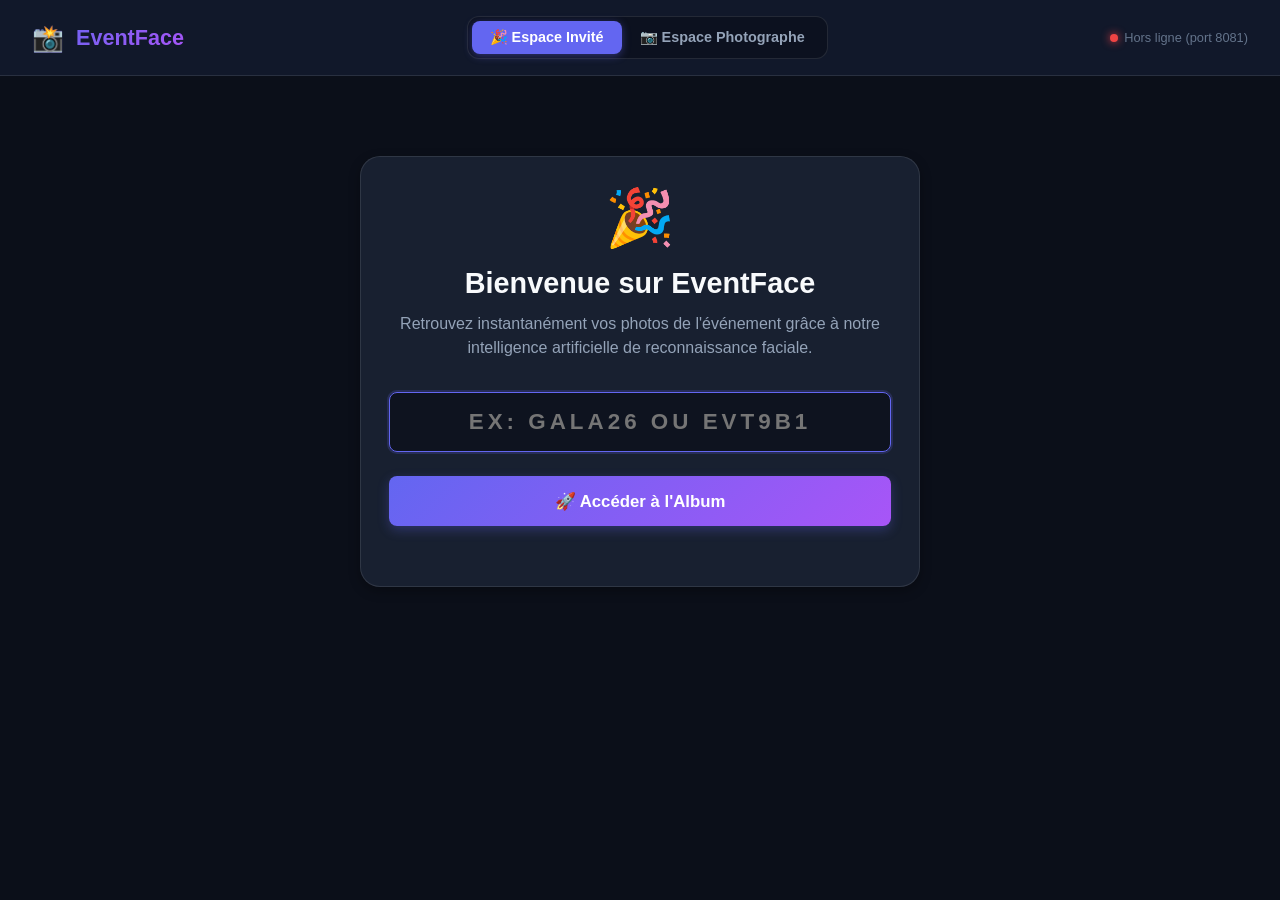
==== backend/src/main/resources/static/index.html @ ec7cdd5a "feat: complete project with Step 4 (vector facial search & zip download) and Step 5 (full web fronte" ====
<!DOCTYPE html>
<html lang="fr">
<head>
  <meta charset="UTF-8">
  <meta name="viewport" content="width=device-width, initial-scale=1.0">
  <title>EventFace - Partage & Reconnaissance Faciale pour Événements</title>
  <link rel="stylesheet" href="css/style.css">
  <link rel="icon" href="data:image/svg+xml,<svg xmlns=%22http://www.w3.org/2000/svg%22 viewBox=%220%22%20%22100%22%20%22100%22><text y=%22.9em%22 font-size=%2290%22>📸</text></svg>">
</head>
<body>

  <!-- NAVBAR -->
  <header class="navbar">
    <div class="brand" onclick="window.location.reload()">
      <span class="brand-icon">📸</span>
      <span>EventFace</span>
    </div>

    <div class="nav-tabs">
      <button class="nav-tab active" data-tab="guest">🎉 Espace Invité</button>
      <button class="nav-tab" data-tab="photographer">📷 Espace Photographe</button>
    </div>

    <div id="api-status" class="status-badge">
      <span class="status-dot"></span> Vérification...
    </div>
  </header>

  <!-- CONTENU PRINCIPAL -->
  <main class="container">

    <!-- ========================================== -->
    <!-- 1. VUE INVITÉ (PAR DÉFAUT) -->
    <!-- ========================================== -->
    <section id="guest-view">
      
      <!-- ÉCRAN D'ACCUEIL INVITÉ (Saisie du Code) -->
      <div id="guest-welcome-screen" class="card" style="max-width:560px; margin:3rem auto; text-align:center;">
        <div style="font-size:3.5rem; margin-bottom:1rem;">🎉</div>
        <h1 style="font-size:1.8rem; font-weight:800; margin-bottom:0.75rem;">Bienvenue sur EventFace</h1>
        <p style="color:var(--text-secondary); margin-bottom:2rem; line-height:1.5;">
          Retrouvez instantanément vos photos de l'événement grâce à notre intelligence artificielle de reconnaissance faciale.
        </p>

        <form id="guest-code-form">
          <div class="form-group" style="margin-bottom:1.5rem;">
            <input 
              type="text" 
              id="guest-code-input" 
              class="form-input" 
              placeholder="Ex: GALA26 ou EVT9B1" 
              style="text-align:center; font-size:1.4rem; letter-spacing:4px; text-transform:uppercase; font-weight:700; height:60px;" 
              maxlength="8" 
              required
              autofocus
            />
          </div>
          <button type="submit" class="btn btn-primary" style="width:100%; height:50px; font-size:1.05rem; justify-content:center;">
            🚀 Accéder à l'Album
          </button>
        </form>

        <div id="guest-recent-events" style="margin-top:2rem; text-align:left;"></div>
      </div>

      <!-- ÉCRAN GALERIE INVITÉ -->
      <div id="guest-gallery-screen" style="display:none;">
        
        <!-- En-tête de l'événement -->
        <div class="card" style="margin-bottom:1.5rem;">
          <div style="display:flex; justify-content:space-between; align-items:flex-start; flex-wrap:wrap; gap:1rem;">
            <div>
              <div style="display:flex; align-items:center; gap:0.75rem; margin-bottom:0.5rem;">
                <h1 id="guest-event-title" style="font-size:1.6rem; font-weight:800;">Titre de l'événement</h1>
                <span id="guest-event-code" class="event-code-badge">CODE</span>
              </div>
              <p id="guest-event-date" style="color:var(--text-secondary); font-size:0.9rem;">📅 Date</p>
            </div>
            
            <div style="display:flex; gap:0.75rem; flex-wrap:wrap;">
              <button class="btn btn-primary" onclick="openSelfieModal()">
                ✨ Trouver mes photos (Selfie IA)
              </button>
              <button class="btn btn-secondary" onclick="downloadAllZip()">
                📥 Tout télécharger (ZIP)
              </button>
              <button class="btn btn-secondary" onclick="exitGuestEvent()">
                🚪 Quitter l'événement
              </button>
            </div>
          </div>
        </div>

        <!-- Bannière de filtre de recherche active -->
        <div id="search-filter-banner" class="card" style="display:none; background:rgba(16, 185, 129, 0.15); border-color:#10b981; padding:1rem 1.5rem; margin-bottom:1.5rem; justify-content:space-between; align-items:center;">
          <div style="display:flex; align-items:center; gap:0.75rem;">
            <span style="font-size:1.5rem;">🎯</span>
            <div>
              <h4 id="search-matches-text" style="color:#10b981; font-weight:700;">Recherche faciale active</h4>
              <p style="color:var(--text-secondary); font-size:0.85rem;">Seules les photos où votre visage a été reconnu sont affichées.</p>
            </div>
          </div>
          <button class="btn btn-secondary btn-sm" onclick="resetGuestSearch()">
            ✖️ Voir tout l'album
          </button>
        </div>

        <!-- Barre d'action de sélection multiple -->
        <div id="selection-action-bar" class="card" style="display:none; position:sticky; top:80px; z-index:90; padding:0.75rem 1.5rem; margin-bottom:1.5rem; background:rgba(30, 41, 59, 0.95); justify-content:space-between; align-items:center;">
          <div style="display:flex; align-items:center; gap:1rem;">
            <span id="selected-count-label" style="font-weight:700; color:#a5b4fc;">0 sélectionnée(s)</span>
            <button class="btn btn-secondary btn-sm" onclick="selectAllPhotos()">Tout cocher</button>
            <button class="btn btn-secondary btn-sm" onclick="clearSelection()">Désélectionner</button>
          </div>
          <button id="btn-download-selected" class="btn btn-success btn-sm" onclick="downloadSelectedZip()">
            📦 Télécharger la sélection (ZIP)
          </button>
        </div>

        <!-- Grille des photos -->
        <div style="display:flex; justify-content:space-between; align-items:center; margin-bottom:1rem;">
          <span style="color:var(--text-secondary); font-size:0.9rem;" id="guest-photo-counter">0 photo(s)</span>
        </div>
        <div id="guest-photos-grid" class="gallery-grid"></div>

      </div>

    </section>


    <!-- ========================================== -->
    <!-- 2. VUE PHOTOGRAPHE -->
    <!-- ========================================== -->
    <section id="photographer-view" style="display:none;">
      
      <!-- Création d'événement -->
      <div class="card">
        <div class="card-header">
          <h2 class="card-title">➕ Créer un nouvel événement</h2>
        </div>
        <form id="create-event-form" style="display:grid; grid-template-columns: 1fr 1fr; gap:1rem;">
          <div class="form-group" style="grid-column:1;">
            <label class="form-label" for="event-title">Titre de l'événement *</label>
            <input type="text" id="event-title" class="form-input" placeholder="Ex: Mariage Sophie & Marc, Gala 2026..." required />
          </div>
          <div class="form-group" style="grid-column:2;">
            <label class="form-label" for="event-date">Date de l'événement *</label>
            <input type="date" id="event-date" class="form-input" required />
          </div>
          <div class="form-group" style="grid-column:1/-1;">
            <label class="form-label" for="event-description">Description (optionnelle)</label>
            <textarea id="event-description" class="form-textarea" rows="2" placeholder="Informations pour les invités..."></textarea>
          </div>
          <div style="grid-column:1/-1;">
            <button type="submit" class="btn btn-primary">
              ✨ Créer l'Événement & Générer le Code
            </button>
          </div>
        </form>
      </div>

      <!-- Section de gestion de photos (quand un événement est sélectionné) -->
      <div id="manage-event-section" class="card" style="display:none; border-color:var(--accent-primary);">
        <div class="card-header">
          <div>
            <h2 class="card-title">
              📷 Album : <span id="manage-event-title" style="color:var(--text-primary); font-weight:800;"></span>
            </h2>
            <p style="color:var(--text-secondary); font-size:0.85rem; margin-top:4px;">
              Code invité : <span id="manage-event-code" class="event-code-badge"></span>
            </p>
          </div>
          <span id="photographer-photo-count" style="color:var(--text-muted); font-size:0.9rem;">0 photo(s)</span>
        </div>

        <!-- Zone de téléversement Drag & Drop -->
        <div id="photo-dropzone" class="dropzone">
          <div class="dropzone-icon">☁️</div>
          <h3 style="font-size:1.15rem; font-weight:700; margin-bottom:0.4rem;">
            Glissez-déposez vos photos ici
          </h3>
          <p style="color:var(--text-secondary); font-size:0.9rem; margin-bottom:1rem;">
            ou cliquez pour parcourir vos fichiers (formats JPEG, PNG acceptés)
          </p>
          <button type="button" class="btn btn-secondary btn-sm" onclick="event.stopPropagation(); document.getElementById('photo-file-input').click();">
            📂 Parcourir les photos
          </button>
          <input type="file" id="photo-file-input" multiple accept="image/*" style="display:none;" />
        </div>

        <!-- Barre de progression de l'upload -->
        <div id="upload-progress-container" style="display:none; margin-top:1.5rem;">
          <div style="display:flex; justify-content:space-between; font-size:0.85rem; margin-bottom:0.4rem;">
            <span id="upload-progress-text" style="color:var(--text-secondary);">Envoi en cours...</span>
          </div>
          <div style="height:8px; background:rgba(255,255,255,0.1); border-radius:4px; overflow:hidden;">
            <div id="upload-progress-bar" style="height:100%; width:0%; background:var(--accent-gradient); transition:width 0.3s ease;"></div>
          </div>
        </div>

        <!-- Galerie des photos du photographe -->
        <h3 style="font-size:1.1rem; font-weight:700; margin:1.75rem 0 1rem 0;">Photos enregistrées</h3>
        <div id="photographer-photos-grid" class="gallery-grid"></div>
      </div>

      <!-- Liste de tous les événements -->
      <div class="card">
        <div class="card-header">
          <h2 class="card-title">📁 Tous mes événements</h2>
          <button class="btn btn-secondary btn-sm" onclick="loadEvents()">🔄 Rafraîchir</button>
        </div>
        <div id="photographer-events-grid" class="events-grid"></div>
      </div>

    </section>

  </main>


  <!-- ========================================== -->
  <!-- MODAL : RECHERCHE PAR SELFIE (IA) -->
  <!-- ========================================== -->
  <div id="selfie-modal" class="modal-backdrop" style="display:none;">
    <div class="modal-content">
      <div style="display:flex; justify-content:space-between; align-items:center; margin-bottom:1.5rem;">
        <h2 style="font-size:1.35rem; font-weight:700; display:flex; align-items:center; gap:0.5rem;">
          ✨ Trouver mes photos par IA
        </h2>
        <button class="btn btn-secondary btn-sm" onclick="closeSelfieModal()">✖</button>
      </div>

      <div style="display:flex; gap:0.5rem; margin-bottom:1.25rem;">
        <button class="btn btn-secondary btn-sm" style="flex:1;" onclick="switchSelfieMode('upload')">
          📁 Importer un selfie
        </button>
        <button class="btn btn-secondary btn-sm" style="flex:1;" onclick="switchSelfieMode('camera')">
          📷 Prendre avec la webcam
        </button>
      </div>

      <!-- Mode 1 : Importer un selfie -->
      <div id="selfie-upload-pane" style="text-align:center; padding:1.5rem; border:2px dashed var(--border-color); border-radius:var(--radius-md);">
        <p style="font-size:2.5rem; margin-bottom:0.75rem;">🤳</p>
        <p style="color:var(--text-secondary); font-size:0.9rem; margin-bottom:1.25rem;">
          Importez une photo où votre visage est bien visible et éclairé.
        </p>
        <label class="btn btn-primary" style="cursor:pointer;">
          Choisir une photo
          <input type="file" accept="image/*" style="display:none;" onchange="handleSelfieFileSelected(this)" />
        </label>
      </div>

      <!-- Mode 2 : Webcam directe -->
      <div id="selfie-camera-pane" style="display:none; text-align:center;">
        <div class="scanning-box" style="margin-bottom:1rem;">
          <video id="webcam-video" class="video-preview" autoplay playsinline muted></video>
        </div>
        <button class="btn btn-success" style="width:100%; justify-content:center; height:45px;" onclick="captureWebcamPhoto()">
          📸 Capturer & Rechercher
        </button>
      </div>

      <!-- Réglage du seuil de sensibilité -->
      <div style="margin-top:1.5rem; padding-top:1.25rem; border-top:1px solid var(--border-color);">
        <div style="display:flex; justify-content:space-between; font-size:0.85rem; color:var(--text-secondary); margin-bottom:0.4rem;">
          <span>Sensibilité de reconnaissance :</span>
          <span id="threshold-val">Normale (45%)</span>
        </div>
        <input 
          type="range" 
          id="selfie-threshold" 
          min="0.30" 
          max="0.75" 
          step="0.05" 
          value="0.45" 
          style="width:100%; accent-color:var(--accent-primary);"
          oninput="document.getElementById('threshold-val').innerText = (this.value < 0.40 ? 'Très tolérant' : this.value > 0.60 ? 'Strict' : 'Normale') + ' (' + Math.round(this.value * 100) + '%)'"
        />
      </div>

      <!-- Animation de scan biométrique en cours -->
      <div id="selfie-scanning-overlay" style="display:none; position:absolute; inset:0; background:rgba(19, 27, 46, 0.95); border-radius:var(--radius-lg); flex-direction:column; align-items:center; justify-content:center; z-index:10;">
        <div style="font-size:3rem; margin-bottom:1rem; animation:pulse 1.5s infinite;">🔍</div>
        <h3 style="font-size:1.2rem; font-weight:700; margin-bottom:0.5rem;">Analyse biométrique en cours...</h3>
        <p style="color:var(--text-secondary); font-size:0.9rem;">Extraction du vecteur ArcFace 512D et comparaison vectorielle pgvector</p>
      </div>

    </div>
  </div>


  <!-- ========================================== -->
  <!-- MODAL : VISIONNEUSE PLEIN ÉCRAN (LIGHTBOX) -->
  <!-- ========================================== -->
  <div id="lightbox-modal" class="modal-backdrop" style="display:none;" onclick="closeLightbox()">
    <div class="lightbox-img-container" onclick="event.stopPropagation()">
      <button class="lightbox-close" onclick="closeLightbox()">✖</button>
      <img id="lightbox-image" class="lightbox-img" src="" alt="Photo plein écran" />
      
      <div style="position:absolute; bottom:20px; display:flex; gap:1rem; align-items:center;">
        <button class="btn btn-secondary btn-sm" onclick="lightboxNav(-1)">◀ Précédente</button>
        <a id="lightbox-download-btn" class="btn btn-primary btn-sm" href="" download>⬇️ Télécharger HD</a>
        <button class="btn btn-secondary btn-sm" onclick="lightboxNav(1)">Suivante ▶</button>
      </div>
    </div>
  </div>

  <script src="js/app.js"></script>
</body>
</html>
---- backend/src/main/resources/static/css/style.css ----
:root {
  --bg-primary: #0b0f19;
  --bg-secondary: #131b2e;
  --bg-card: rgba(30, 41, 59, 0.7);
  --border-color: rgba(255, 255, 255, 0.1);
  --text-primary: #f8fafc;
  --text-secondary: #94a3b8;
  --text-muted: #64748b;
  --accent-primary: #6366f1;
  --accent-hover: #4f46e5;
  --accent-gradient: linear-gradient(135deg, #6366f1 0%, #a855f7 100%);
  --success: #10b981;
  --warning: #f59e0b;
  --danger: #ef4444;
  --radius-sm: 8px;
  --radius-md: 12px;
  --radius-lg: 20px;
  --shadow-sm: 0 2px 4px rgba(0, 0, 0, 0.2);
  --shadow-md: 0 4px 12px rgba(0, 0, 0, 0.3);
  --shadow-lg: 0 10px 25px rgba(0, 0, 0, 0.4);
}

* {
  box-sizing: border-box;
  margin: 0;
  padding: 0;
  font-family: -apple-system, BlinkMacSystemFont, "Segoe UI", Roboto, Helvetica, Arial, sans-serif;
}

body {
  background-color: var(--bg-primary);
  color: var(--text-primary);
  min-height: 100vh;
  display: flex;
  flex-direction: column;
  overflow-x: hidden;
}

/* NAVBAR */
.navbar {
  display: flex;
  align-items: center;
  justify-content: space-between;
  padding: 1rem 2rem;
  background: rgba(19, 27, 46, 0.85);
  backdrop-filter: blur(12px);
  border-bottom: 1px solid var(--border-color);
  position: sticky;
  top: 0;
  z-index: 100;
}

.brand {
  display: flex;
  align-items: center;
  gap: 0.75rem;
  font-size: 1.35rem;
  font-weight: 700;
  background: var(--accent-gradient);
  -webkit-background-clip: text;
  -webkit-text-fill-color: transparent;
  cursor: pointer;
}

.brand-icon {
  font-size: 1.6rem;
  -webkit-text-fill-color: initial;
}

.nav-tabs {
  display: flex;
  background: rgba(11, 15, 25, 0.6);
  padding: 4px;
  border-radius: var(--radius-md);
  border: 1px solid var(--border-color);
}

.nav-tab {
  background: transparent;
  border: none;
  color: var(--text-secondary);
  padding: 8px 18px;
  border-radius: var(--radius-sm);
  font-weight: 600;
  font-size: 0.9rem;
  cursor: pointer;
  transition: all 0.2s ease;
}

.nav-tab.active {
  background: var(--accent-primary);
  color: #fff;
  box-shadow: 0 2px 8px rgba(99, 102, 241, 0.4);
}

.status-badge {
  display: flex;
  align-items: center;
  gap: 6px;
  font-size: 0.8rem;
  color: var(--text-muted);
}

.status-dot {
  width: 8px;
  height: 8px;
  background: var(--success);
  border-radius: 50%;
  box-shadow: 0 0 8px var(--success);
}

/* MAIN CONTAINER */
.container {
  max-width: 1280px;
  width: 100%;
  margin: 0 auto;
  padding: 2rem;
  flex: 1;
}

/* CARDS */
.card {
  background: var(--bg-card);
  backdrop-filter: blur(16px);
  border: 1px solid var(--border-color);
  border-radius: var(--radius-lg);
  padding: 1.75rem;
  box-shadow: var(--shadow-md);
  margin-bottom: 2rem;
}

.card-header {
  display: flex;
  justify-content: space-between;
  align-items: center;
  margin-bottom: 1.5rem;
}

.card-title {
  font-size: 1.25rem;
  font-weight: 700;
  display: flex;
  align-items: center;
  gap: 0.5rem;
}

/* BUTTONS */
.btn {
  display: inline-flex;
  align-items: center;
  gap: 0.5rem;
  padding: 0.65rem 1.25rem;
  border-radius: var(--radius-sm);
  font-weight: 600;
  font-size: 0.9rem;
  cursor: pointer;
  transition: all 0.2s ease;
  border: none;
}

.btn-primary {
  background: var(--accent-gradient);
  color: #fff;
  box-shadow: 0 4px 12px rgba(99, 102, 241, 0.3);
}

.btn-primary:hover {
  opacity: 0.95;
  transform: translateY(-1px);
}

.btn-secondary {
  background: rgba(255, 255, 255, 0.08);
  color: var(--text-primary);
  border: 1px solid var(--border-color);
}

.btn-secondary:hover {
  background: rgba(255, 255, 255, 0.15);
}

.btn-success {
  background: #059669;
  color: #fff;
}

.btn-success:hover {
  background: #10b981;
}

.btn-sm {
  padding: 0.4rem 0.8rem;
  font-size: 0.8rem;
}

/* FORM INPUTS */
.form-group {
  margin-bottom: 1.25rem;
}

.form-label {
  display: block;
  font-size: 0.85rem;
  font-weight: 600;
  color: var(--text-secondary);
  margin-bottom: 0.4rem;
}

.form-input, .form-textarea {
  width: 100%;
  background: rgba(11, 15, 25, 0.7);
  border: 1px solid var(--border-color);
  border-radius: var(--radius-sm);
  padding: 0.75rem 1rem;
  color: #fff;
  font-size: 0.95rem;
  outline: none;
  transition: border-color 0.2s ease;
}

.form-input:focus, .form-textarea:focus {
  border-color: var(--accent-primary);
  box-shadow: 0 0 0 2px rgba(99, 102, 241, 0.2);
}

/* UPLOAD DROPZONE */
.dropzone {
  border: 2px dashed rgba(99, 102, 241, 0.4);
  background: rgba(99, 102, 241, 0.03);
  border-radius: var(--radius-lg);
  padding: 3rem 2rem;
  text-align: center;
  cursor: pointer;
  transition: all 0.2s ease;
}

.dropzone:hover, .dropzone.dragover {
  border-color: var(--accent-primary);
  background: rgba(99, 102, 241, 0.08);
  transform: scale(1.005);
}

.dropzone-icon {
  font-size: 3rem;
  margin-bottom: 0.75rem;
}

/* EVENTS GRID */
.events-grid {
  display: grid;
  grid-template-columns: repeat(auto-fill, minmax(320px, 1fr));
  gap: 1.5rem;
}

.event-card {
  background: var(--bg-card);
  border: 1px solid var(--border-color);
  border-radius: var(--radius-md);
  padding: 1.25rem;
  transition: all 0.2s ease;
  display: flex;
  flex-direction: column;
  justify-content: space-between;
}

.event-card:hover {
  border-color: var(--accent-primary);
  transform: translateY(-2px);
  box-shadow: var(--shadow-md);
}

.event-code-badge {
  display: inline-flex;
  align-items: center;
  gap: 6px;
  background: rgba(99, 102, 241, 0.15);
  border: 1px solid rgba(99, 102, 241, 0.3);
  color: #a5b4fc;
  padding: 4px 10px;
  border-radius: 6px;
  font-family: monospace;
  font-weight: 700;
  font-size: 0.95rem;
  letter-spacing: 1px;
}

/* GALLERY GRID */
.gallery-grid {
  display: grid;
  grid-template-columns: repeat(auto-fill, minmax(240px, 1fr));
  gap: 1.25rem;
}

.photo-item {
  position: relative;
  border-radius: var(--radius-md);
  overflow: hidden;
  background: #1e293b;
  aspect-ratio: 1;
  border: 1px solid var(--border-color);
  box-shadow: var(--shadow-sm);
  cursor: pointer;
  transition: transform 0.2s ease, box-shadow 0.2s ease;
}

.photo-item:hover {
  transform: scale(1.02);
  box-shadow: var(--shadow-lg);
}

.photo-img {
  width: 100%;
  height: 100%;
  object-fit: cover;
  display: block;
}

.photo-overlay {
  position: absolute;
  inset: 0;
  background: linear-gradient(to top, rgba(0, 0, 0, 0.8) 0%, transparent 60%);
  opacity: 0;
  transition: opacity 0.2s ease;
  display: flex;
  flex-direction: column;
  justify-content: space-between;
  padding: 12px;
}

.photo-item:hover .photo-overlay {
  opacity: 1;
}

.photo-checkbox {
  align-self: flex-start;
  width: 22px;
  height: 22px;
  accent-color: var(--accent-primary);
  cursor: pointer;
}

.photo-match-badge {
  position: absolute;
  top: 10px;
  right: 10px;
  background: rgba(16, 185, 129, 0.95);
  color: #fff;
  font-size: 0.75rem;
  font-weight: 700;
  padding: 4px 8px;
  border-radius: 12px;
  box-shadow: 0 2px 6px rgba(0, 0, 0, 0.3);
}

/* MODAL & LIGHTBOX */
.modal-backdrop {
  position: fixed;
  inset: 0;
  background: rgba(0, 0, 0, 0.85);
  backdrop-filter: blur(8px);
  display: flex;
  align-items: center;
  justify-content: center;
  z-index: 1000;
  padding: 1.5rem;
}

.modal-content {
  background: var(--bg-secondary);
  border: 1px solid var(--border-color);
  border-radius: var(--radius-lg);
  max-width: 650px;
  width: 100%;
  padding: 2rem;
  box-shadow: var(--shadow-lg);
  position: relative;
  max-height: 90vh;
  overflow-y: auto;
}

.lightbox-img-container {
  max-width: 90vw;
  max-height: 85vh;
  display: flex;
  align-items: center;
  justify-content: center;
  position: relative;
}

.lightbox-img {
  max-width: 100%;
  max-height: 85vh;
  object-fit: contain;
  border-radius: var(--radius-md);
  box-shadow: 0 0 30px rgba(0, 0, 0, 0.7);
}

.lightbox-close {
  position: absolute;
  top: -40px;
  right: 0;
  background: none;
  border: none;
  color: #fff;
  font-size: 2rem;
  cursor: pointer;
}

/* WEBCAM PREVIEW */
.video-preview {
  width: 100%;
  max-height: 340px;
  border-radius: var(--radius-md);
  background: #000;
  object-fit: cover;
  transform: scaleX(-1); /* Effet miroir naturel */
}

/* SCANNING ANIMATION */
.scanning-box {
  position: relative;
  overflow: hidden;
  border-radius: var(--radius-md);
}

.scan-laser {
  position: absolute;
  top: 0;
  left: 0;
  width: 100%;
  height: 4px;
  background: linear-gradient(90deg, transparent, #10b981, #6366f1, transparent);
  box-shadow: 0 0 15px #6366f1;
  animation: scanMove 1.8s infinite linear;
}

@keyframes scanMove {
  0% { top: 0; opacity: 0; }
  10% { opacity: 1; }
  90% { opacity: 1; }
  100% { top: 100%; opacity: 0; }
}

/* RESPONSIVE */
@media (max-width: 768px) {
  .navbar {
    padding: 0.75rem 1rem;
  }
  .container {
    padding: 1rem;
  }
  .gallery-grid {
    grid-template-columns: repeat(auto-fill, minmax(160px, 1fr));
  }
}
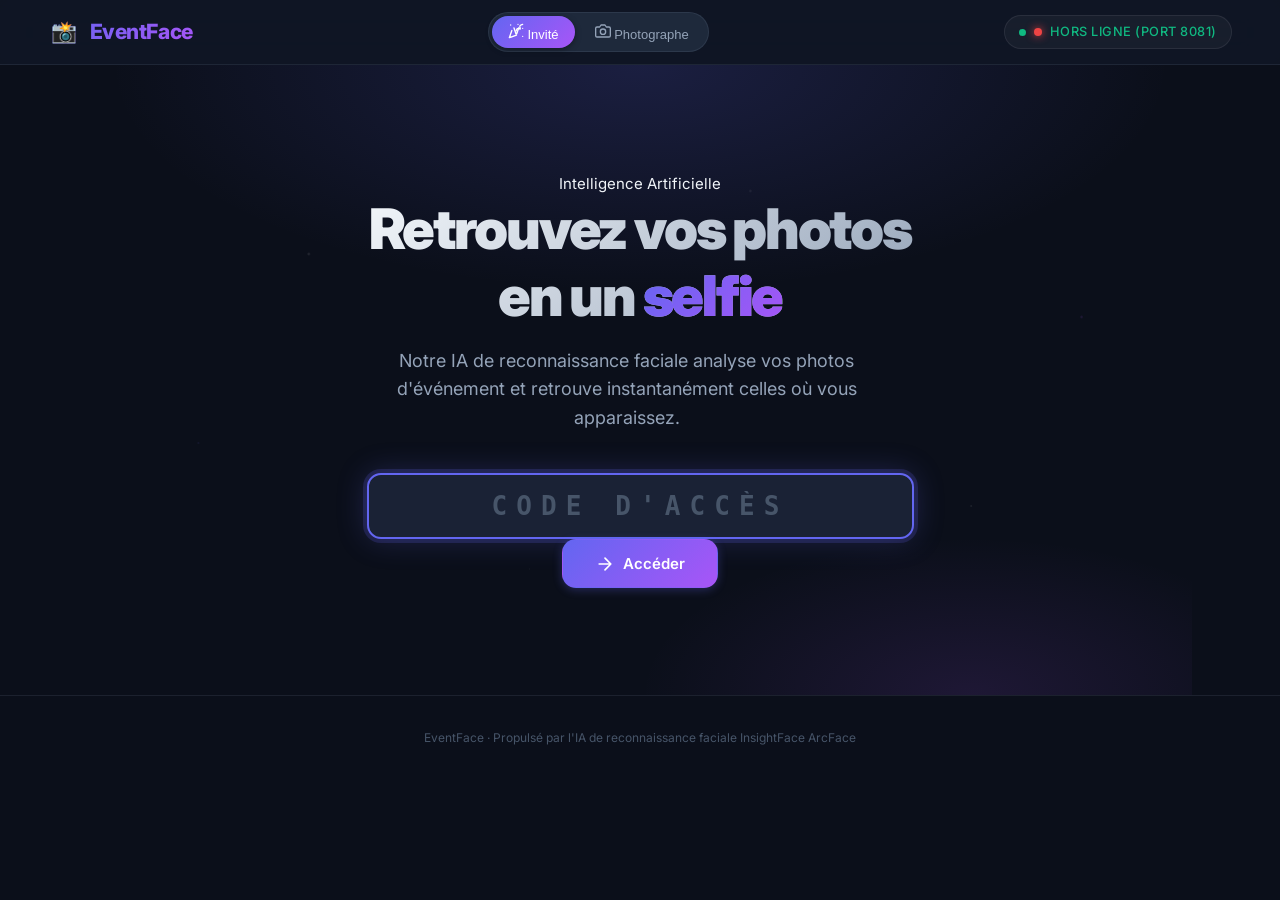
==== commit 90aec24c: "feat(ui): premium UI/UX redesign, toast system and fix MinIO presigned URL signature" ====
--- a/backend/src/main/resources/static/index.html
+++ b/backend/src/main/resources/static/index.html
@@ -1,310 +1,483 @@
 <!DOCTYPE html>
 <html lang="fr">
 <head>
-  <meta charset="UTF-8">
-  <meta name="viewport" content="width=device-width, initial-scale=1.0">
-  <title>EventFace - Partage & Reconnaissance Faciale pour Événements</title>
-  <link rel="stylesheet" href="css/style.css">
-  <link rel="icon" href="data:image/svg+xml,<svg xmlns=%22http://www.w3.org/2000/svg%22 viewBox=%220%22%20%22100%22%20%22100%22><text y=%22.9em%22 font-size=%2290%22>📸</text></svg>">
+  <meta charset="UTF-8" />
+  <meta name="viewport" content="width=device-width, initial-scale=1.0" />
+  <title>EventFace — Vos photos d'événement, retrouvées par IA</title>
+
+  <!-- Google Fonts — Inter -->
+  <link rel="preconnect" href="https://fonts.googleapis.com" />
+  <link rel="preconnect" href="https://fonts.gstatic.com" crossorigin />
+  <link href="https://fonts.googleapis.com/css2?family=Inter:wght@300;400;500;600;700;800;900&display=swap" rel="stylesheet" />
+
+  <!-- Favicon — camera emoji SVG data URI -->
+  <link rel="icon" type="image/svg+xml" href="data:image/svg+xml,<svg xmlns='http://www.w3.org/2000/svg' viewBox='0 0 100 100'><text y='.9em' font-size='90'>📸</text></svg>" />
+
+  <!-- Stylesheet -->
+  <link rel="stylesheet" href="css/style.css" />
 </head>
 <body>
 
-  <!-- NAVBAR -->
+  <!-- ============================================================
+       TOAST CONTAINER — fixed top-right notification area
+       ============================================================ -->
+  <div id="toast-container" class="toast-container"></div>
+
+
+  <!-- ============================================================
+       NAVBAR
+       ============================================================ -->
   <header class="navbar">
+    <!-- Brand -->
     <div class="brand" onclick="window.location.reload()">
       <span class="brand-icon">📸</span>
       <span>EventFace</span>
     </div>
 
-    <div class="nav-tabs">
-      <button class="nav-tab active" data-tab="guest">🎉 Espace Invité</button>
-      <button class="nav-tab" data-tab="photographer">📷 Espace Photographe</button>
-    </div>
-
+    <!-- Tab navigation -->
+    <nav class="nav-tabs">
+      <button class="nav-tab active" data-tab="guest">
+        <svg width="16" height="16" viewBox="0 0 24 24" fill="none" stroke="currentColor" stroke-width="2" stroke-linecap="round" stroke-linejoin="round">
+          <path d="M5.8 11.3L2 22l10.7-3.8"/>
+          <path d="M4 3h.01"/>
+          <path d="M22 8h.01"/>
+          <path d="M15 2h.01"/>
+          <path d="M22 20h.01"/>
+          <path d="M22 2l-2.24.75a2.9 2.9 0 00-1.96 3.12v0L18.4 9l-2.53-.75a2.9 2.9 0 00-3.12 1.96v0L12 12"/>
+          <path d="M9 7.5l3 9M12.98 16.5l3-9"/>
+        </svg>
+        Invité
+      </button>
+      <button class="nav-tab" data-tab="photographer">
+        <svg width="16" height="16" viewBox="0 0 24 24" fill="none" stroke="currentColor" stroke-width="2" stroke-linecap="round" stroke-linejoin="round">
+          <path d="M23 19a2 2 0 01-2 2H3a2 2 0 01-2-2V8a2 2 0 012-2h4l2-3h6l2 3h4a2 2 0 012 2z"/>
+          <circle cx="12" cy="13" r="4"/>
+        </svg>
+        Photographe
+      </button>
+    </nav>
+
+    <!-- API connection status -->
     <div id="api-status" class="status-badge">
-      <span class="status-dot"></span> Vérification...
+      <span class="status-dot"></span>
+      <span>Connexion...</span>
     </div>
   </header>
 
-  <!-- CONTENU PRINCIPAL -->
+
+  <!-- ============================================================
+       MAIN CONTENT
+       ============================================================ -->
   <main class="container">
 
-    <!-- ========================================== -->
-    <!-- 1. VUE INVITÉ (PAR DÉFAUT) -->
-    <!-- ========================================== -->
+    <!-- ==========================================================
+         GUEST VIEW
+         ========================================================== -->
     <section id="guest-view">
-      
-      <!-- ÉCRAN D'ACCUEIL INVITÉ (Saisie du Code) -->
-      <div id="guest-welcome-screen" class="card" style="max-width:560px; margin:3rem auto; text-align:center;">
-        <div style="font-size:3.5rem; margin-bottom:1rem;">🎉</div>
-        <h1 style="font-size:1.8rem; font-weight:800; margin-bottom:0.75rem;">Bienvenue sur EventFace</h1>
-        <p style="color:var(--text-secondary); margin-bottom:2rem; line-height:1.5;">
-          Retrouvez instantanément vos photos de l'événement grâce à notre intelligence artificielle de reconnaissance faciale.
-        </p>
-
-        <form id="guest-code-form">
-          <div class="form-group" style="margin-bottom:1.5rem;">
-            <input 
-              type="text" 
-              id="guest-code-input" 
-              class="form-input" 
-              placeholder="Ex: GALA26 ou EVT9B1" 
-              style="text-align:center; font-size:1.4rem; letter-spacing:4px; text-transform:uppercase; font-weight:700; height:60px;" 
-              maxlength="8" 
-              required
-              autofocus
-            />
-          </div>
-          <button type="submit" class="btn btn-primary" style="width:100%; height:50px; font-size:1.05rem; justify-content:center;">
-            🚀 Accéder à l'Album
+
+      <!-- ── Welcome Screen ── -->
+      <div id="guest-welcome-screen" class="hero">
+        <div class="hero-content">
+          <div class="hero-badge">Intelligence Artificielle</div>
+
+          <h1 class="hero-title">
+            Retrouvez vos photos<br>en un <span class="text-gradient">selfie</span>
+          </h1>
+
+          <p class="hero-subtitle">
+            Notre IA de reconnaissance faciale analyse vos photos d'événement
+            et retrouve instantanément celles où vous apparaissez.
+          </p>
+
+          <!-- Access code form -->
+          <form id="guest-code-form" class="code-form">
+            <div class="code-input-wrapper">
+              <input
+                type="text"
+                id="guest-code-input"
+                class="form-input form-input-code"
+                placeholder="CODE D'ACCÈS"
+                maxlength="8"
+                required
+                autofocus
+                autocomplete="off"
+                spellcheck="false"
+              />
+              <button type="submit" class="btn btn-primary btn-lg">
+                <svg width="20" height="20" viewBox="0 0 24 24" fill="none" stroke="currentColor" stroke-width="2" stroke-linecap="round" stroke-linejoin="round">
+                  <path d="M5 12h14M12 5l7 7-7 7"/>
+                </svg>
+                Accéder
+              </button>
+            </div>
+          </form>
+
+          <!-- Recent events (populated by JS) -->
+          <div id="guest-recent-events" class="recent-events"></div>
+        </div>
+      </div>
+
+      <!-- ── Gallery Screen (hidden by default) ── -->
+      <div id="guest-gallery-screen" style="display:none;">
+
+        <!-- Event Header Card -->
+        <div class="card event-header-card">
+          <div class="event-header-info">
+            <div>
+              <h1 id="guest-event-title" class="event-title">Événement</h1>
+              <div class="event-meta">
+                <span id="guest-event-code" class="event-code-badge">CODE</span>
+                <span id="guest-event-date" class="event-date">
+                  <svg width="14" height="14" viewBox="0 0 24 24" fill="none" stroke="currentColor" stroke-width="2" stroke-linecap="round" stroke-linejoin="round">
+                    <rect x="3" y="4" width="18" height="18" rx="2"/>
+                    <path d="M16 2v4M8 2v4M3 10h18"/>
+                  </svg>
+                  Date
+                </span>
+              </div>
+            </div>
+            <div class="event-actions">
+              <button class="btn btn-primary" onclick="openSelfieModal()">
+                <svg width="18" height="18" viewBox="0 0 24 24" fill="none" stroke="currentColor" stroke-width="2" stroke-linecap="round" stroke-linejoin="round">
+                  <path d="M15 8h.01M12 21a9 9 0 110-18 9 9 0 010 18z"/>
+                  <path d="M9 10a3 3 0 106 0"/>
+                </svg>
+                Trouver mes photos
+              </button>
+              <button class="btn btn-secondary" onclick="downloadAllZip()">
+                <svg width="16" height="16" viewBox="0 0 24 24" fill="none" stroke="currentColor" stroke-width="2" stroke-linecap="round" stroke-linejoin="round">
+                  <path d="M21 15v4a2 2 0 01-2 2H5a2 2 0 01-2-2v-4M7 10l5 5 5-5M12 15V3"/>
+                </svg>
+                Télécharger tout
+              </button>
+              <button class="btn btn-secondary btn-icon" onclick="exitGuestEvent()" title="Quitter">
+                <svg width="18" height="18" viewBox="0 0 24 24" fill="none" stroke="currentColor" stroke-width="2" stroke-linecap="round" stroke-linejoin="round">
+                  <path d="M9 21H5a2 2 0 01-2-2V5a2 2 0 012-2h4M16 17l5-5-5-5M21 12H9"/>
+                </svg>
+              </button>
+            </div>
+          </div>
+        </div>
+
+        <!-- Search Filter Banner (hidden) -->
+        <div id="search-filter-banner" class="search-banner" style="display:none;">
+          <div class="search-banner-content">
+            <div class="search-banner-icon">
+              <svg width="24" height="24" viewBox="0 0 24 24" fill="none" stroke="currentColor" stroke-width="2" stroke-linecap="round" stroke-linejoin="round">
+                <path d="M22 11.08V12a10 10 0 11-5.93-9.14"/>
+                <path d="M22 4L12 14.01l-3-3"/>
+              </svg>
+            </div>
+            <div>
+              <h4 id="search-matches-text">Recherche active</h4>
+              <p>Seules les photos où votre visage a été détecté sont affichées.</p>
+            </div>
+          </div>
+          <button class="btn btn-secondary btn-sm" onclick="resetGuestSearch()">
+            <svg width="14" height="14" viewBox="0 0 24 24" fill="none" stroke="currentColor" stroke-width="2" stroke-linecap="round" stroke-linejoin="round">
+              <path d="M18 6L6 18M6 6l12 12"/>
+            </svg>
+            Voir tout
+          </button>
+        </div>
+
+        <!-- Selection Action Bar (hidden) -->
+        <div id="selection-action-bar" class="selection-bar" style="display:none;">
+          <div class="selection-info">
+            <span id="selected-count-label" class="selection-count">0 sélectionnée(s)</span>
+            <button class="btn btn-secondary btn-sm" onclick="selectAllPhotos()">Tout sélectionner</button>
+            <button class="btn btn-secondary btn-sm" onclick="clearSelection()">Désélectionner</button>
+          </div>
+          <button id="btn-download-selected" class="btn btn-success btn-sm" onclick="downloadSelectedZip()">
+            <svg width="14" height="14" viewBox="0 0 24 24" fill="none" stroke="currentColor" stroke-width="2" stroke-linecap="round" stroke-linejoin="round">
+              <path d="M21 15v4a2 2 0 01-2 2H5a2 2 0 01-2-2v-4M7 10l5 5 5-5M12 15V3"/>
+            </svg>
+            Télécharger la sélection
+          </button>
+        </div>
+
+        <!-- Photo Counter -->
+        <div class="gallery-header">
+          <span id="guest-photo-counter" class="photo-counter">0 photo(s)</span>
+        </div>
+
+        <!-- Photo Grid -->
+        <div id="guest-photos-grid" class="gallery-grid"></div>
+      </div>
+
+    </section>
+
+
+    <!-- ==========================================================
+         PHOTOGRAPHER VIEW
+         ========================================================== -->
+    <section id="photographer-view" style="display:none;">
+
+      <!-- ── Create Event Card ── -->
+      <div class="card">
+        <div class="card-header">
+          <h2 class="card-title">
+            <svg width="20" height="20" viewBox="0 0 24 24" fill="none" stroke="currentColor" stroke-width="2" stroke-linecap="round" stroke-linejoin="round">
+              <circle cx="12" cy="12" r="10"/>
+              <path d="M12 8v8M8 12h8"/>
+            </svg>
+            Nouvel événement
+          </h2>
+        </div>
+        <form id="create-event-form" class="create-event-form">
+          <div class="form-row">
+            <div class="form-group">
+              <label class="form-label" for="event-title">Titre *</label>
+              <input type="text" id="event-title" class="form-input" placeholder="Mariage Sophie &amp; Marc, Gala 2026..." required />
+            </div>
+            <div class="form-group">
+              <label class="form-label" for="event-date">Date *</label>
+              <input type="date" id="event-date" class="form-input" required />
+            </div>
+          </div>
+          <div class="form-group">
+            <label class="form-label" for="event-description">Description</label>
+            <textarea id="event-description" class="form-textarea" rows="2" placeholder="Informations complémentaires..."></textarea>
+          </div>
+          <button type="submit" class="btn btn-primary">
+            <svg width="18" height="18" viewBox="0 0 24 24" fill="none" stroke="currentColor" stroke-width="2" stroke-linecap="round" stroke-linejoin="round">
+              <path d="M12 5v14M5 12h14"/>
+            </svg>
+            Créer l'événement
           </button>
         </form>
-
-        <div id="guest-recent-events" style="margin-top:2rem; text-align:left;"></div>
-      </div>
-
-      <!-- ÉCRAN GALERIE INVITÉ -->
-      <div id="guest-gallery-screen" style="display:none;">
-        
-        <!-- En-tête de l'événement -->
-        <div class="card" style="margin-bottom:1.5rem;">
-          <div style="display:flex; justify-content:space-between; align-items:flex-start; flex-wrap:wrap; gap:1rem;">
-            <div>
-              <div style="display:flex; align-items:center; gap:0.75rem; margin-bottom:0.5rem;">
-                <h1 id="guest-event-title" style="font-size:1.6rem; font-weight:800;">Titre de l'événement</h1>
-                <span id="guest-event-code" class="event-code-badge">CODE</span>
-              </div>
-              <p id="guest-event-date" style="color:var(--text-secondary); font-size:0.9rem;">📅 Date</p>
-            </div>
-            
-            <div style="display:flex; gap:0.75rem; flex-wrap:wrap;">
-              <button class="btn btn-primary" onclick="openSelfieModal()">
-                ✨ Trouver mes photos (Selfie IA)
-              </button>
-              <button class="btn btn-secondary" onclick="downloadAllZip()">
-                📥 Tout télécharger (ZIP)
-              </button>
-              <button class="btn btn-secondary" onclick="exitGuestEvent()">
-                🚪 Quitter l'événement
-              </button>
-            </div>
-          </div>
-        </div>
-
-        <!-- Bannière de filtre de recherche active -->
-        <div id="search-filter-banner" class="card" style="display:none; background:rgba(16, 185, 129, 0.15); border-color:#10b981; padding:1rem 1.5rem; margin-bottom:1.5rem; justify-content:space-between; align-items:center;">
-          <div style="display:flex; align-items:center; gap:0.75rem;">
-            <span style="font-size:1.5rem;">🎯</span>
-            <div>
-              <h4 id="search-matches-text" style="color:#10b981; font-weight:700;">Recherche faciale active</h4>
-              <p style="color:var(--text-secondary); font-size:0.85rem;">Seules les photos où votre visage a été reconnu sont affichées.</p>
-            </div>
-          </div>
-          <button class="btn btn-secondary btn-sm" onclick="resetGuestSearch()">
-            ✖️ Voir tout l'album
-          </button>
-        </div>
-
-        <!-- Barre d'action de sélection multiple -->
-        <div id="selection-action-bar" class="card" style="display:none; position:sticky; top:80px; z-index:90; padding:0.75rem 1.5rem; margin-bottom:1.5rem; background:rgba(30, 41, 59, 0.95); justify-content:space-between; align-items:center;">
-          <div style="display:flex; align-items:center; gap:1rem;">
-            <span id="selected-count-label" style="font-weight:700; color:#a5b4fc;">0 sélectionnée(s)</span>
-            <button class="btn btn-secondary btn-sm" onclick="selectAllPhotos()">Tout cocher</button>
-            <button class="btn btn-secondary btn-sm" onclick="clearSelection()">Désélectionner</button>
-          </div>
-          <button id="btn-download-selected" class="btn btn-success btn-sm" onclick="downloadSelectedZip()">
-            📦 Télécharger la sélection (ZIP)
-          </button>
-        </div>
-
-        <!-- Grille des photos -->
-        <div style="display:flex; justify-content:space-between; align-items:center; margin-bottom:1rem;">
-          <span style="color:var(--text-secondary); font-size:0.9rem;" id="guest-photo-counter">0 photo(s)</span>
-        </div>
-        <div id="guest-photos-grid" class="gallery-grid"></div>
-
-      </div>
-
-    </section>
-
-
-    <!-- ========================================== -->
-    <!-- 2. VUE PHOTOGRAPHE -->
-    <!-- ========================================== -->
-    <section id="photographer-view" style="display:none;">
-      
-      <!-- Création d'événement -->
-      <div class="card">
-        <div class="card-header">
-          <h2 class="card-title">➕ Créer un nouvel événement</h2>
-        </div>
-        <form id="create-event-form" style="display:grid; grid-template-columns: 1fr 1fr; gap:1rem;">
-          <div class="form-group" style="grid-column:1;">
-            <label class="form-label" for="event-title">Titre de l'événement *</label>
-            <input type="text" id="event-title" class="form-input" placeholder="Ex: Mariage Sophie & Marc, Gala 2026..." required />
-          </div>
-          <div class="form-group" style="grid-column:2;">
-            <label class="form-label" for="event-date">Date de l'événement *</label>
-            <input type="date" id="event-date" class="form-input" required />
-          </div>
-          <div class="form-group" style="grid-column:1/-1;">
-            <label class="form-label" for="event-description">Description (optionnelle)</label>
-            <textarea id="event-description" class="form-textarea" rows="2" placeholder="Informations pour les invités..."></textarea>
-          </div>
-          <div style="grid-column:1/-1;">
-            <button type="submit" class="btn btn-primary">
-              ✨ Créer l'Événement & Générer le Code
-            </button>
-          </div>
-        </form>
-      </div>
-
-      <!-- Section de gestion de photos (quand un événement est sélectionné) -->
-      <div id="manage-event-section" class="card" style="display:none; border-color:var(--accent-primary);">
+      </div>
+
+      <!-- ── Manage Event Section (hidden until event selected) ── -->
+      <div id="manage-event-section" class="card" style="display:none;">
         <div class="card-header">
           <div>
             <h2 class="card-title">
-              📷 Album : <span id="manage-event-title" style="color:var(--text-primary); font-weight:800;"></span>
+              <svg width="20" height="20" viewBox="0 0 24 24" fill="none" stroke="currentColor" stroke-width="2" stroke-linecap="round" stroke-linejoin="round">
+                <rect x="3" y="3" width="18" height="18" rx="2"/>
+                <circle cx="8.5" cy="8.5" r="1.5"/>
+                <path d="M21 15l-5-5L5 21"/>
+              </svg>
+              <span id="manage-event-title"></span>
             </h2>
-            <p style="color:var(--text-secondary); font-size:0.85rem; margin-top:4px;">
-              Code invité : <span id="manage-event-code" class="event-code-badge"></span>
-            </p>
-          </div>
-          <span id="photographer-photo-count" style="color:var(--text-muted); font-size:0.9rem;">0 photo(s)</span>
-        </div>
-
-        <!-- Zone de téléversement Drag & Drop -->
+            <div class="event-meta" style="margin-top:0.25rem;">
+              <span>Code invité :</span>
+              <span id="manage-event-code" class="event-code-badge"></span>
+            </div>
+          </div>
+          <span id="photographer-photo-count" class="photo-counter">0 photo(s)</span>
+        </div>
+
+        <!-- Dropzone -->
         <div id="photo-dropzone" class="dropzone">
-          <div class="dropzone-icon">☁️</div>
-          <h3 style="font-size:1.15rem; font-weight:700; margin-bottom:0.4rem;">
-            Glissez-déposez vos photos ici
-          </h3>
-          <p style="color:var(--text-secondary); font-size:0.9rem; margin-bottom:1rem;">
-            ou cliquez pour parcourir vos fichiers (formats JPEG, PNG acceptés)
-          </p>
+          <div class="dropzone-icon">
+            <svg width="48" height="48" viewBox="0 0 24 24" fill="none" stroke="currentColor" stroke-width="1.5" opacity="0.6">
+              <path d="M21 15v4a2 2 0 01-2 2H5a2 2 0 01-2-2v-4"/>
+              <polyline points="17 8 12 3 7 8"/>
+              <line x1="12" y1="3" x2="12" y2="15"/>
+            </svg>
+          </div>
+          <h3 class="dropzone-title">Glissez vos photos ici</h3>
+          <p class="dropzone-hint">ou cliquez pour parcourir · JPEG, PNG</p>
           <button type="button" class="btn btn-secondary btn-sm" onclick="event.stopPropagation(); document.getElementById('photo-file-input').click();">
-            📂 Parcourir les photos
+            Parcourir
           </button>
           <input type="file" id="photo-file-input" multiple accept="image/*" style="display:none;" />
         </div>
 
-        <!-- Barre de progression de l'upload -->
-        <div id="upload-progress-container" style="display:none; margin-top:1.5rem;">
-          <div style="display:flex; justify-content:space-between; font-size:0.85rem; margin-bottom:0.4rem;">
-            <span id="upload-progress-text" style="color:var(--text-secondary);">Envoi en cours...</span>
-          </div>
-          <div style="height:8px; background:rgba(255,255,255,0.1); border-radius:4px; overflow:hidden;">
-            <div id="upload-progress-bar" style="height:100%; width:0%; background:var(--accent-gradient); transition:width 0.3s ease;"></div>
-          </div>
-        </div>
-
-        <!-- Galerie des photos du photographe -->
-        <h3 style="font-size:1.1rem; font-weight:700; margin:1.75rem 0 1rem 0;">Photos enregistrées</h3>
+        <!-- Upload Progress -->
+        <div id="upload-progress-container" class="progress-container" style="display:none;">
+          <div class="progress-header">
+            <span id="upload-progress-text" class="progress-text">Envoi en cours...</span>
+          </div>
+          <div class="progress-track">
+            <div id="upload-progress-bar" class="progress-bar"></div>
+          </div>
+        </div>
+
+        <!-- Photographer photos grid -->
+        <h3 class="section-title">Photos enregistrées</h3>
         <div id="photographer-photos-grid" class="gallery-grid"></div>
       </div>
 
-      <!-- Liste de tous les événements -->
+      <!-- ── All Events List ── -->
       <div class="card">
         <div class="card-header">
-          <h2 class="card-title">📁 Tous mes événements</h2>
-          <button class="btn btn-secondary btn-sm" onclick="loadEvents()">🔄 Rafraîchir</button>
+          <h2 class="card-title">
+            <svg width="20" height="20" viewBox="0 0 24 24" fill="none" stroke="currentColor" stroke-width="2" stroke-linecap="round" stroke-linejoin="round">
+              <path d="M22 19a2 2 0 01-2 2H4a2 2 0 01-2-2V5a2 2 0 012-2h5l2 3h9a2 2 0 012 2z"/>
+            </svg>
+            Mes événements
+          </h2>
+          <button class="btn btn-secondary btn-sm btn-icon" onclick="loadEvents()" title="Rafraîchir">
+            <svg width="16" height="16" viewBox="0 0 24 24" fill="none" stroke="currentColor" stroke-width="2" stroke-linecap="round" stroke-linejoin="round">
+              <path d="M23 4v6h-6M1 20v-6h6"/>
+              <path d="M3.51 9a9 9 0 0114.85-3.36L23 10M1 14l4.64 4.36A9 9 0 0020.49 15"/>
+            </svg>
+          </button>
         </div>
         <div id="photographer-events-grid" class="events-grid"></div>
       </div>
 
     </section>
-
   </main>
 
 
-  <!-- ========================================== -->
-  <!-- MODAL : RECHERCHE PAR SELFIE (IA) -->
-  <!-- ========================================== -->
+  <!-- ============================================================
+       FOOTER
+       ============================================================ -->
+  <footer class="footer">
+    <p>EventFace · Propulsé par l'IA de reconnaissance faciale InsightFace ArcFace</p>
+  </footer>
+
+
+  <!-- ============================================================
+       SELFIE SEARCH MODAL
+       ============================================================ -->
   <div id="selfie-modal" class="modal-backdrop" style="display:none;">
     <div class="modal-content">
-      <div style="display:flex; justify-content:space-between; align-items:center; margin-bottom:1.5rem;">
-        <h2 style="font-size:1.35rem; font-weight:700; display:flex; align-items:center; gap:0.5rem;">
-          ✨ Trouver mes photos par IA
+
+      <!-- Modal Header -->
+      <div class="modal-header">
+        <h2>
+          <svg width="22" height="22" viewBox="0 0 24 24" fill="none" stroke="currentColor" stroke-width="2" stroke-linecap="round" stroke-linejoin="round">
+            <circle cx="11" cy="11" r="8"/>
+            <path d="M21 21l-4.35-4.35"/>
+          </svg>
+          Recherche par reconnaissance faciale
         </h2>
-        <button class="btn btn-secondary btn-sm" onclick="closeSelfieModal()">✖</button>
-      </div>
-
-      <div style="display:flex; gap:0.5rem; margin-bottom:1.25rem;">
-        <button class="btn btn-secondary btn-sm" style="flex:1;" onclick="switchSelfieMode('upload')">
-          📁 Importer un selfie
+        <button class="modal-close" onclick="closeSelfieModal()">
+          <svg width="20" height="20" viewBox="0 0 24 24" fill="none" stroke="currentColor" stroke-width="2" stroke-linecap="round" stroke-linejoin="round">
+            <path d="M18 6L6 18M6 6l12 12"/>
+          </svg>
         </button>
-        <button class="btn btn-secondary btn-sm" style="flex:1;" onclick="switchSelfieMode('camera')">
-          📷 Prendre avec la webcam
+      </div>
+
+      <!-- Mode Tabs (Upload / Webcam) -->
+      <div class="selfie-mode-tabs">
+        <button class="selfie-mode-tab active" onclick="switchSelfieMode('upload')">
+          <svg width="16" height="16" viewBox="0 0 24 24" fill="none" stroke="currentColor" stroke-width="2" stroke-linecap="round" stroke-linejoin="round">
+            <path d="M21 15v4a2 2 0 01-2 2H5a2 2 0 01-2-2v-4M17 8l-5-5-5 5M12 3v12"/>
+          </svg>
+          Importer un selfie
         </button>
-      </div>
-
-      <!-- Mode 1 : Importer un selfie -->
-      <div id="selfie-upload-pane" style="text-align:center; padding:1.5rem; border:2px dashed var(--border-color); border-radius:var(--radius-md);">
-        <p style="font-size:2.5rem; margin-bottom:0.75rem;">🤳</p>
-        <p style="color:var(--text-secondary); font-size:0.9rem; margin-bottom:1.25rem;">
-          Importez une photo où votre visage est bien visible et éclairé.
-        </p>
-        <label class="btn btn-primary" style="cursor:pointer;">
-          Choisir une photo
-          <input type="file" accept="image/*" style="display:none;" onchange="handleSelfieFileSelected(this)" />
-        </label>
-      </div>
-
-      <!-- Mode 2 : Webcam directe -->
-      <div id="selfie-camera-pane" style="display:none; text-align:center;">
-        <div class="scanning-box" style="margin-bottom:1rem;">
+        <button class="selfie-mode-tab" onclick="switchSelfieMode('camera')">
+          <svg width="16" height="16" viewBox="0 0 24 24" fill="none" stroke="currentColor" stroke-width="2" stroke-linecap="round" stroke-linejoin="round">
+            <path d="M23 19a2 2 0 01-2 2H3a2 2 0 01-2-2V8a2 2 0 012-2h4l2-3h6l2 3h4a2 2 0 012 2z"/>
+            <circle cx="12" cy="13" r="4"/>
+          </svg>
+          Webcam
+        </button>
+      </div>
+
+      <!-- Upload mode pane -->
+      <div id="selfie-upload-pane" class="selfie-pane">
+        <div class="selfie-dropzone">
+          <svg width="48" height="48" viewBox="0 0 24 24" fill="none" stroke="currentColor" stroke-width="1.5" opacity="0.5">
+            <path d="M20 21v-2a4 4 0 00-4-4H8a4 4 0 00-4 4v2"/>
+            <circle cx="12" cy="7" r="4"/>
+          </svg>
+          <p>Importez une photo avec votre visage bien visible</p>
+          <label class="btn btn-primary" style="cursor:pointer;">
+            Choisir une photo
+            <input type="file" accept="image/*" style="display:none;" onchange="handleSelfieFileSelected(this)" />
+          </label>
+        </div>
+      </div>
+
+      <!-- Camera mode pane -->
+      <div id="selfie-camera-pane" class="selfie-pane" style="display:none;">
+        <div class="scanning-box">
           <video id="webcam-video" class="video-preview" autoplay playsinline muted></video>
-        </div>
-        <button class="btn btn-success" style="width:100%; justify-content:center; height:45px;" onclick="captureWebcamPhoto()">
-          📸 Capturer & Rechercher
+          <div class="scan-laser"></div>
+        </div>
+        <button class="btn btn-success btn-lg" style="width:100%; margin-top:1rem;" onclick="captureWebcamPhoto()">
+          <svg width="18" height="18" viewBox="0 0 24 24" fill="none" stroke="currentColor" stroke-width="2" stroke-linecap="round" stroke-linejoin="round">
+            <path d="M23 19a2 2 0 01-2 2H3a2 2 0 01-2-2V8a2 2 0 012-2h4l2-3h6l2 3h4a2 2 0 012 2z"/>
+            <circle cx="12" cy="13" r="4"/>
+          </svg>
+          Capturer &amp; Rechercher
         </button>
       </div>
 
-      <!-- Réglage du seuil de sensibilité -->
-      <div style="margin-top:1.5rem; padding-top:1.25rem; border-top:1px solid var(--border-color);">
-        <div style="display:flex; justify-content:space-between; font-size:0.85rem; color:var(--text-secondary); margin-bottom:0.4rem;">
-          <span>Sensibilité de reconnaissance :</span>
+      <!-- Threshold slider -->
+      <div class="threshold-control">
+        <div class="threshold-header">
+          <span>Sensibilité</span>
           <span id="threshold-val">Normale (45%)</span>
         </div>
-        <input 
-          type="range" 
-          id="selfie-threshold" 
-          min="0.30" 
-          max="0.75" 
-          step="0.05" 
-          value="0.45" 
-          style="width:100%; accent-color:var(--accent-primary);"
-          oninput="document.getElementById('threshold-val').innerText = (this.value < 0.40 ? 'Très tolérant' : this.value > 0.60 ? 'Strict' : 'Normale') + ' (' + Math.round(this.value * 100) + '%)'"
+        <input
+          type="range"
+          id="selfie-threshold"
+          class="threshold-slider"
+          min="0.30"
+          max="0.75"
+          step="0.05"
+          value="0.45"
+          oninput="document.getElementById('threshold-val').innerText = (this.value < 0.40 ? 'Très sensible' : this.value > 0.60 ? 'Strict' : 'Normale') + ' (' + Math.round(this.value * 100) + '%)'"
         />
       </div>
 
-      <!-- Animation de scan biométrique en cours -->
-      <div id="selfie-scanning-overlay" style="display:none; position:absolute; inset:0; background:rgba(19, 27, 46, 0.95); border-radius:var(--radius-lg); flex-direction:column; align-items:center; justify-content:center; z-index:10;">
-        <div style="font-size:3rem; margin-bottom:1rem; animation:pulse 1.5s infinite;">🔍</div>
-        <h3 style="font-size:1.2rem; font-weight:700; margin-bottom:0.5rem;">Analyse biométrique en cours...</h3>
-        <p style="color:var(--text-secondary); font-size:0.9rem;">Extraction du vecteur ArcFace 512D et comparaison vectorielle pgvector</p>
+      <!-- Scanning overlay -->
+      <div id="selfie-scanning-overlay" class="scanning-overlay" style="display:none;">
+        <div class="scanning-pulse">
+          <svg width="48" height="48" viewBox="0 0 24 24" fill="none" stroke="currentColor" stroke-width="2" stroke-linecap="round" stroke-linejoin="round">
+            <circle cx="11" cy="11" r="8"/>
+            <path d="M21 21l-4.35-4.35"/>
+          </svg>
+        </div>
+        <h3>Analyse biométrique...</h3>
+        <p>Extraction ArcFace 512D &amp; recherche vectorielle pgvector</p>
       </div>
 
     </div>
   </div>
 
 
-  <!-- ========================================== -->
-  <!-- MODAL : VISIONNEUSE PLEIN ÉCRAN (LIGHTBOX) -->
-  <!-- ========================================== -->
-  <div id="lightbox-modal" class="modal-backdrop" style="display:none;" onclick="closeLightbox()">
+  <!-- ============================================================
+       LIGHTBOX
+       ============================================================ -->
+  <div id="lightbox-modal" class="modal-backdrop lightbox-backdrop" style="display:none;" onclick="closeLightbox()">
+
+    <!-- Previous -->
+    <button class="lightbox-nav lightbox-prev" onclick="event.stopPropagation(); lightboxNav(-1)">
+      <svg width="24" height="24" viewBox="0 0 24 24" fill="none" stroke="currentColor" stroke-width="2" stroke-linecap="round" stroke-linejoin="round">
+        <path d="M15 18l-6-6 6-6"/>
+      </svg>
+    </button>
+
+    <!-- Image container -->
     <div class="lightbox-img-container" onclick="event.stopPropagation()">
-      <button class="lightbox-close" onclick="closeLightbox()">✖</button>
-      <img id="lightbox-image" class="lightbox-img" src="" alt="Photo plein écran" />
-      
-      <div style="position:absolute; bottom:20px; display:flex; gap:1rem; align-items:center;">
-        <button class="btn btn-secondary btn-sm" onclick="lightboxNav(-1)">◀ Précédente</button>
-        <a id="lightbox-download-btn" class="btn btn-primary btn-sm" href="" download>⬇️ Télécharger HD</a>
-        <button class="btn btn-secondary btn-sm" onclick="lightboxNav(1)">Suivante ▶</button>
+      <button class="lightbox-close" onclick="closeLightbox()">
+        <svg width="24" height="24" viewBox="0 0 24 24" fill="none" stroke="currentColor" stroke-width="2" stroke-linecap="round" stroke-linejoin="round">
+          <path d="M18 6L6 18M6 6l12 12"/>
+        </svg>
+      </button>
+      <img id="lightbox-image" class="lightbox-img" src="" alt="Photo" />
+      <div class="lightbox-toolbar">
+        <a id="lightbox-download-btn" class="btn btn-primary btn-sm" href="" download>
+          <svg width="14" height="14" viewBox="0 0 24 24" fill="none" stroke="currentColor" stroke-width="2" stroke-linecap="round" stroke-linejoin="round">
+            <path d="M21 15v4a2 2 0 01-2 2H5a2 2 0 01-2-2v-4M7 10l5 5 5-5M12 15V3"/>
+          </svg>
+          Télécharger HD
+        </a>
       </div>
     </div>
+
+    <!-- Next -->
+    <button class="lightbox-nav lightbox-next" onclick="event.stopPropagation(); lightboxNav(1)">
+      <svg width="24" height="24" viewBox="0 0 24 24" fill="none" stroke="currentColor" stroke-width="2" stroke-linecap="round" stroke-linejoin="round">
+        <path d="M9 18l6-6-6-6"/>
+      </svg>
+    </button>
+
   </div>
 
+
+  <!-- ============================================================
+       APPLICATION SCRIPT
+       ============================================================ -->
   <script src="js/app.js"></script>
+
 </body>
 </html>
--- a/backend/src/main/resources/static/css/style.css
+++ b/backend/src/main/resources/static/css/style.css
@@ -1,330 +1,990 @@
+/* ============================================================
+   EventFace — Premium CSS Design System
+   An event photo management app with AI facial recognition.
+   Apple / Vercel / Linear quality dark-mode stylesheet.
+   ============================================================ */
+
+@import url('https://fonts.googleapis.com/css2?family=Inter:wght@300;400;500;600;700;800;900&display=swap');
+
+/* ----------------------------------------------------------
+   1. DESIGN TOKENS (CSS Custom Properties)
+   ---------------------------------------------------------- */
 :root {
-  --bg-primary: #0b0f19;
-  --bg-secondary: #131b2e;
-  --bg-card: rgba(30, 41, 59, 0.7);
-  --border-color: rgba(255, 255, 255, 0.1);
-  --text-primary: #f8fafc;
-  --text-secondary: #94a3b8;
-  --text-muted: #64748b;
-  --accent-primary: #6366f1;
-  --accent-hover: #4f46e5;
-  --accent-gradient: linear-gradient(135deg, #6366f1 0%, #a855f7 100%);
-  --success: #10b981;
-  --warning: #f59e0b;
-  --danger: #ef4444;
-  --radius-sm: 8px;
-  --radius-md: 12px;
-  --radius-lg: 20px;
-  --shadow-sm: 0 2px 4px rgba(0, 0, 0, 0.2);
-  --shadow-md: 0 4px 12px rgba(0, 0, 0, 0.3);
-  --shadow-lg: 0 10px 25px rgba(0, 0, 0, 0.4);
-}
-
-* {
-  box-sizing: border-box;
+  /* ── Colour Palette ── */
+  --color-bg-primary:       #0b0f1a;
+  --color-bg-secondary:     #111827;
+  --color-bg-tertiary:      #1e293b;
+  --color-bg-elevated:      #1a2235;
+  --color-bg-glass:         rgba(17, 24, 39, .55);
+  --color-bg-glass-heavy:   rgba(17, 24, 39, .78);
+
+  --color-surface:          #1e293b;
+  --color-surface-hover:    #263348;
+  --color-border:           rgba(148, 163, 184, .12);
+  --color-border-hover:     rgba(148, 163, 184, .22);
+
+  --color-text-primary:     #f1f5f9;
+  --color-text-secondary:   #94a3b8;
+  --color-text-tertiary:    #64748b;
+  --color-text-muted:       #475569;
+
+  /* Accent — indigo → violet */
+  --color-accent-start:     #6366f1;
+  --color-accent-end:       #a855f7;
+  --color-accent:           #818cf8;
+  --color-accent-muted:     rgba(99, 102, 241, .18);
+  --gradient-accent:        linear-gradient(135deg, var(--color-accent-start), var(--color-accent-end));
+
+  /* Semantic */
+  --color-success:          #10b981;
+  --color-success-muted:    rgba(16, 185, 129, .15);
+  --color-error:            #ef4444;
+  --color-error-muted:      rgba(239, 68, 68, .15);
+  --color-info:             #3b82f6;
+  --color-info-muted:       rgba(59, 130, 246, .15);
+  --color-warning:          #f59e0b;
+
+  /* ── Shadows ── */
+  --shadow-xs:   0 1px 2px rgba(0,0,0,.35);
+  --shadow-sm:   0 2px 6px rgba(0,0,0,.35);
+  --shadow-md:   0 4px 14px rgba(0,0,0,.4);
+  --shadow-lg:   0 8px 30px rgba(0,0,0,.5);
+  --shadow-xl:   0 16px 50px rgba(0,0,0,.55);
+  --shadow-glow: 0 0 30px rgba(99, 102, 241, .25);
+  --shadow-glow-success: 0 0 30px rgba(16, 185, 129, .25);
+
+  /* ── Radii ── */
+  --radius-xs:   4px;
+  --radius-sm:   6px;
+  --radius-md:   10px;
+  --radius-lg:   14px;
+  --radius-xl:   20px;
+  --radius-2xl:  28px;
+  --radius-full: 9999px;
+
+  /* ── Transitions ── */
+  --ease-out:    cubic-bezier(.16, 1, .3, 1);
+  --ease-spring: cubic-bezier(.34, 1.56, .64, 1);
+  --transition-fast:   .15s var(--ease-out);
+  --transition-base:   .25s var(--ease-out);
+  --transition-slow:   .4s  var(--ease-out);
+  --transition-spring: .5s  var(--ease-spring);
+
+  /* ── Typography ── */
+  --font-sans:  'Inter', -apple-system, BlinkMacSystemFont, 'Segoe UI', Roboto, sans-serif;
+  --font-mono:  'SF Mono', 'Fira Code', 'Cascadia Code', monospace;
+
+  --text-xs:    .75rem;
+  --text-sm:    .8125rem;
+  --text-base:  .9375rem;
+  --text-lg:    1.125rem;
+  --text-xl:    1.3125rem;
+  --text-2xl:   1.625rem;
+  --text-3xl:   2rem;
+  --text-4xl:   2.75rem;
+  --text-5xl:   3.5rem;
+
+  --leading-tight:  1.2;
+  --leading-normal: 1.6;
+
+  /* ── Z-index Scale ── */
+  --z-base:      1;
+  --z-dropdown:  100;
+  --z-sticky:    200;
+  --z-modal:     500;
+  --z-toast:     700;
+  --z-lightbox:  900;
+  --z-tooltip:   1000;
+
+  /* ── Spacing helpers ── */
+  --space-page-x: clamp(1rem, 5vw, 3rem);
+}
+
+
+/* ----------------------------------------------------------
+   2. GLOBAL RESET & BASE TYPOGRAPHY
+   ---------------------------------------------------------- */
+*,
+*::before,
+*::after {
   margin: 0;
   padding: 0;
-  font-family: -apple-system, BlinkMacSystemFont, "Segoe UI", Roboto, Helvetica, Arial, sans-serif;
+  box-sizing: border-box;
+}
+
+html {
+  scroll-behavior: smooth;
+  -webkit-text-size-adjust: 100%;
+  text-size-adjust: 100%;
+  font-size: 16px;
 }
 
 body {
-  background-color: var(--bg-primary);
-  color: var(--text-primary);
-  min-height: 100vh;
+  font-family: var(--font-sans);
+  font-size: var(--text-base);
+  line-height: var(--leading-normal);
+  color: var(--color-text-primary);
+  background: var(--color-bg-primary);
+  min-height: 100dvh;
+  overflow-x: hidden;
+  -webkit-font-smoothing: antialiased;
+  -moz-osx-font-smoothing: grayscale;
+}
+
+a {
+  color: var(--color-accent);
+  text-decoration: none;
+  transition: color var(--transition-fast);
+}
+a:hover { color: var(--color-accent-end); }
+
+img, video { display: block; max-width: 100%; }
+
+h1, h2, h3, h4, h5, h6 {
+  line-height: var(--leading-tight);
+  font-weight: 700;
+  color: var(--color-text-primary);
+}
+
+::selection {
+  background: var(--color-accent-start);
+  color: #fff;
+}
+
+
+/* ----------------------------------------------------------
+   22. CUSTOM SCROLLBAR
+   ---------------------------------------------------------- */
+::-webkit-scrollbar { width: 6px; height: 6px; }
+::-webkit-scrollbar-track { background: transparent; }
+::-webkit-scrollbar-thumb {
+  background: var(--color-text-muted);
+  border-radius: var(--radius-full);
+}
+::-webkit-scrollbar-thumb:hover { background: var(--color-text-tertiary); }
+
+/* Firefox */
+* {
+  scrollbar-width: thin;
+  scrollbar-color: var(--color-text-muted) transparent;
+}
+
+
+/* ----------------------------------------------------------
+   21. KEYFRAME ANIMATIONS
+   ---------------------------------------------------------- */
+@keyframes fadeIn {
+  from { opacity: 0; }
+  to   { opacity: 1; }
+}
+
+@keyframes slideUp {
+  from { opacity: 0; transform: translateY(18px); }
+  to   { opacity: 1; transform: translateY(0); }
+}
+
+@keyframes slideInRight {
+  from { opacity: 0; transform: translateX(100%); }
+  to   { opacity: 1; transform: translateX(0); }
+}
+
+@keyframes slideOutRight {
+  from { opacity: 1; transform: translateX(0); }
+  to   { opacity: 0; transform: translateX(100%); }
+}
+
+@keyframes shimmer {
+  0%   { background-position: -400px 0; }
+  100% { background-position: 400px 0; }
+}
+
+@keyframes pulse {
+  0%, 100% { opacity: 1; transform: scale(1); }
+  50%      { opacity: .6; transform: scale(1.05); }
+}
+
+@keyframes scanMove {
+  0%   { top: 0; }
+  50%  { top: calc(100% - 3px); }
+  100% { top: 0; }
+}
+
+@keyframes float {
+  0%, 100% { transform: translateY(0); }
+  50%      { transform: translateY(-12px); }
+}
+
+@keyframes gradientShift {
+  0%   { background-position: 0% 50%; }
+  50%  { background-position: 100% 50%; }
+  100% { background-position: 0% 50%; }
+}
+
+@keyframes borderDash {
+  0%   { background-position: 0 0, 100% 0, 100% 100%, 0 100%; }
+  100% { background-position: 100% 0, 100% 100%, 0 100%, 0 0; }
+}
+
+@keyframes scaleIn {
+  from { opacity: 0; transform: scale(.92); }
+  to   { opacity: 1; transform: scale(1); }
+}
+
+@keyframes spin {
+  to { transform: rotate(360deg); }
+}
+
+@keyframes toastProgress {
+  from { width: 100%; }
+  to   { width: 0; }
+}
+
+
+/* ----------------------------------------------------------
+   3. TOAST NOTIFICATION SYSTEM
+   ---------------------------------------------------------- */
+.toast-container {
+  position: fixed;
+  top: 1.25rem;
+  right: 1.25rem;
   display: flex;
   flex-direction: column;
-  overflow-x: hidden;
-}
-
-/* NAVBAR */
+  gap: .65rem;
+  z-index: var(--z-toast);
+  pointer-events: none;
+}
+
+.toast {
+  pointer-events: auto;
+  display: flex;
+  align-items: center;
+  gap: .75rem;
+  min-width: 300px;
+  max-width: 420px;
+  padding: .875rem 1.125rem;
+  border-radius: var(--radius-lg);
+  background: var(--color-bg-glass-heavy);
+  backdrop-filter: blur(16px);
+  -webkit-backdrop-filter: blur(16px);
+  border: 1px solid var(--color-border);
+  box-shadow: var(--shadow-lg);
+  color: var(--color-text-primary);
+  font-size: var(--text-sm);
+  font-weight: 500;
+  animation: slideInRight .4s var(--ease-spring) forwards;
+  position: relative;
+  overflow: hidden;
+}
+
+.toast::after {
+  content: '';
+  position: absolute;
+  bottom: 0;
+  left: 0;
+  height: 3px;
+  border-radius: 0 0 var(--radius-lg) var(--radius-lg);
+  animation: toastProgress 4s linear forwards;
+}
+
+.toast-success { border-left: 3px solid var(--color-success); }
+.toast-success::after { background: var(--color-success); }
+
+.toast-error { border-left: 3px solid var(--color-error); }
+.toast-error::after { background: var(--color-error); }
+
+.toast-info { border-left: 3px solid var(--color-info); }
+.toast-info::after { background: var(--color-info); }
+
+.toast.toast-dismiss {
+  animation: slideOutRight .35s var(--ease-out) forwards;
+}
+
+.toast-icon {
+  flex-shrink: 0;
+  width: 20px;
+  height: 20px;
+}
+
+
+/* ----------------------------------------------------------
+   4. NAVBAR
+   ---------------------------------------------------------- */
 .navbar {
-  display: flex;
-  align-items: center;
-  justify-content: space-between;
-  padding: 1rem 2rem;
-  background: rgba(19, 27, 46, 0.85);
-  backdrop-filter: blur(12px);
-  border-bottom: 1px solid var(--border-color);
   position: sticky;
   top: 0;
-  z-index: 100;
+  z-index: var(--z-sticky);
+  display: flex;
+  align-items: center;
+  justify-content: space-between;
+  gap: 1rem;
+  padding: .75rem var(--space-page-x);
+  background: var(--color-bg-glass-heavy);
+  backdrop-filter: blur(20px) saturate(1.4);
+  -webkit-backdrop-filter: blur(20px) saturate(1.4);
+  border-bottom: 1px solid var(--color-border);
+  transition: box-shadow var(--transition-base);
+}
+
+.navbar.scrolled {
+  box-shadow: var(--shadow-md);
 }
 
 .brand {
   display: flex;
   align-items: center;
-  gap: 0.75rem;
-  font-size: 1.35rem;
+  gap: .6rem;
+  font-size: var(--text-xl);
+  font-weight: 800;
+  letter-spacing: -.02em;
+  background: var(--gradient-accent);
+  -webkit-background-clip: text;
+  background-clip: text;
+  -webkit-text-fill-color: transparent;
+  user-select: none;
+}
+
+.brand-icon {
+  width: 32px;
+  height: 32px;
+  display: flex;
+  align-items: center;
+  justify-content: center;
+  font-size: 1.3rem;
+  -webkit-text-fill-color: initial;
+}
+
+.nav-tabs {
+  display: flex;
+  align-items: center;
+  gap: .25rem;
+  padding: .2rem;
+  background: var(--color-bg-tertiary);
+  border-radius: var(--radius-full);
+  border: 1px solid var(--color-border);
+}
+
+.nav-tab {
+  padding: .4rem 1rem;
+  font-size: var(--text-sm);
+  font-weight: 500;
+  color: var(--color-text-secondary);
+  border-radius: var(--radius-full);
+  cursor: pointer;
+  transition: all var(--transition-fast);
+  border: none;
+  background: transparent;
+  white-space: nowrap;
+}
+
+.nav-tab:hover {
+  color: var(--color-text-primary);
+  background: rgba(255,255,255,.05);
+}
+
+.nav-tab.active {
+  color: #fff;
+  background: var(--gradient-accent);
+  box-shadow: var(--shadow-sm);
+}
+
+.status-badge {
+  display: inline-flex;
+  align-items: center;
+  gap: .4rem;
+  padding: .3rem .7rem;
+  font-size: var(--text-xs);
+  font-weight: 600;
+  color: var(--color-success);
+  background: var(--color-success-muted);
+  border-radius: var(--radius-full);
+  text-transform: uppercase;
+  letter-spacing: .04em;
+}
+
+.status-badge::before {
+  content: '';
+  width: 7px;
+  height: 7px;
+  border-radius: 50%;
+  background: var(--color-success);
+  animation: pulse 2s ease-in-out infinite;
+}
+
+
+/* ----------------------------------------------------------
+   5. HERO SECTION
+   ---------------------------------------------------------- */
+.hero {
+  position: relative;
+  display: flex;
+  flex-direction: column;
+  align-items: center;
+  justify-content: center;
+  text-align: center;
+  padding: 5rem var(--space-page-x);
+  min-height: 70vh;
+  overflow: hidden;
+  background:
+    radial-gradient(ellipse 80% 60% at 50% 0%, rgba(99,102,241,.18) 0%, transparent 60%),
+    radial-gradient(ellipse 60% 50% at 80% 100%, rgba(168,85,247,.12) 0%, transparent 50%),
+    var(--color-bg-primary);
+  animation: fadeIn .8s var(--ease-out);
+}
+
+.hero::before {
+  content: '';
+  position: absolute;
+  inset: 0;
+  background:
+    radial-gradient(2px 2px at 20% 30%, rgba(255,255,255,.12) 0%, transparent 100%),
+    radial-gradient(2px 2px at 60% 20%, rgba(255,255,255,.08) 0%, transparent 100%),
+    radial-gradient(1.5px 1.5px at 80% 70%, rgba(255,255,255,.1) 0%, transparent 100%),
+    radial-gradient(1px 1px at 40% 80%, rgba(255,255,255,.06) 0%, transparent 100%),
+    radial-gradient(2px 2px at 90% 40%, rgba(168,85,247,.15) 0%, transparent 100%),
+    radial-gradient(1.5px 1.5px at 10% 60%, rgba(99,102,241,.12) 0%, transparent 100%);
+  animation: float 8s ease-in-out infinite;
+  pointer-events: none;
+}
+
+.hero-icon {
+  font-size: 4rem;
+  margin-bottom: 1.5rem;
+  animation: float 4s ease-in-out infinite;
+  position: relative;
+}
+
+.hero-title {
+  font-size: var(--text-5xl);
+  font-weight: 900;
+  letter-spacing: -.04em;
+  margin-bottom: 1rem;
+  position: relative;
+  background: linear-gradient(135deg, var(--color-text-primary) 0%, var(--color-text-secondary) 100%);
+  -webkit-background-clip: text;
+  background-clip: text;
+  -webkit-text-fill-color: transparent;
+}
+
+.hero-subtitle {
+  font-size: var(--text-lg);
+  color: var(--color-text-secondary);
+  max-width: 520px;
+  margin-bottom: 2.5rem;
+  position: relative;
+}
+
+
+/* ----------------------------------------------------------
+   6. CARDS
+   ---------------------------------------------------------- */
+.card {
+  background: var(--color-bg-glass);
+  backdrop-filter: blur(14px);
+  -webkit-backdrop-filter: blur(14px);
+  border: 1px solid var(--color-border);
+  border-radius: var(--radius-lg);
+  padding: 1.5rem;
+  transition: all var(--transition-base);
+  animation: slideUp .5s var(--ease-out) both;
+}
+
+.card:hover {
+  border-color: var(--color-border-hover);
+  box-shadow: var(--shadow-glow);
+  transform: translateY(-2px);
+}
+
+.card-header {
+  display: flex;
+  align-items: center;
+  justify-content: space-between;
+  margin-bottom: 1.25rem;
+  padding-bottom: 1rem;
+  border-bottom: 1px solid var(--color-border);
+}
+
+.card-title {
+  font-size: var(--text-lg);
   font-weight: 700;
-  background: var(--accent-gradient);
+  letter-spacing: -.01em;
+}
+
+.card-stat {
+  display: flex;
+  flex-direction: column;
+  gap: .2rem;
+}
+
+.card-stat-value {
+  font-size: var(--text-3xl);
+  font-weight: 800;
+  letter-spacing: -.03em;
+  background: var(--gradient-accent);
   -webkit-background-clip: text;
+  background-clip: text;
   -webkit-text-fill-color: transparent;
-  cursor: pointer;
-}
-
-.brand-icon {
-  font-size: 1.6rem;
-  -webkit-text-fill-color: initial;
-}
-
-.nav-tabs {
-  display: flex;
-  background: rgba(11, 15, 25, 0.6);
-  padding: 4px;
-  border-radius: var(--radius-md);
-  border: 1px solid var(--border-color);
-}
-
-.nav-tab {
-  background: transparent;
-  border: none;
-  color: var(--text-secondary);
-  padding: 8px 18px;
-  border-radius: var(--radius-sm);
-  font-weight: 600;
-  font-size: 0.9rem;
-  cursor: pointer;
-  transition: all 0.2s ease;
-}
-
-.nav-tab.active {
-  background: var(--accent-primary);
-  color: #fff;
-  box-shadow: 0 2px 8px rgba(99, 102, 241, 0.4);
-}
-
-.status-badge {
-  display: flex;
-  align-items: center;
-  gap: 6px;
-  font-size: 0.8rem;
-  color: var(--text-muted);
-}
-
-.status-dot {
-  width: 8px;
-  height: 8px;
-  background: var(--success);
-  border-radius: 50%;
-  box-shadow: 0 0 8px var(--success);
-}
-
-/* MAIN CONTAINER */
-.container {
-  max-width: 1280px;
-  width: 100%;
-  margin: 0 auto;
-  padding: 2rem;
-  flex: 1;
-}
-
-/* CARDS */
-.card {
-  background: var(--bg-card);
-  backdrop-filter: blur(16px);
-  border: 1px solid var(--border-color);
-  border-radius: var(--radius-lg);
-  padding: 1.75rem;
-  box-shadow: var(--shadow-md);
-  margin-bottom: 2rem;
-}
-
-.card-header {
-  display: flex;
-  justify-content: space-between;
-  align-items: center;
-  margin-bottom: 1.5rem;
-}
-
-.card-title {
-  font-size: 1.25rem;
-  font-weight: 700;
-  display: flex;
-  align-items: center;
-  gap: 0.5rem;
-}
-
-/* BUTTONS */
+}
+
+.card-stat-label {
+  font-size: var(--text-sm);
+  color: var(--color-text-secondary);
+  font-weight: 500;
+}
+
+
+/* ----------------------------------------------------------
+   7. BUTTONS
+   ---------------------------------------------------------- */
 .btn {
   display: inline-flex;
   align-items: center;
-  gap: 0.5rem;
-  padding: 0.65rem 1.25rem;
+  justify-content: center;
+  gap: .5rem;
+  padding: .625rem 1.25rem;
+  font-family: var(--font-sans);
+  font-size: var(--text-sm);
+  font-weight: 600;
+  line-height: 1;
+  border: 1px solid transparent;
+  border-radius: var(--radius-md);
+  cursor: pointer;
+  transition: all var(--transition-fast);
+  white-space: nowrap;
+  user-select: none;
+  outline: none;
+  position: relative;
+  overflow: hidden;
+}
+
+.btn:focus-visible {
+  outline: 2px solid var(--color-accent);
+  outline-offset: 2px;
+}
+
+/* Primary – gradient */
+.btn-primary {
+  color: #fff;
+  background: var(--gradient-accent);
+  border-color: transparent;
+  box-shadow: 0 2px 10px rgba(99,102,241,.3);
+}
+
+.btn-primary:hover {
+  transform: translateY(-1px);
+  box-shadow: 0 6px 24px rgba(99,102,241,.4);
+}
+
+.btn-primary:active {
+  transform: translateY(0);
+  box-shadow: 0 1px 6px rgba(99,102,241,.25);
+}
+
+/* Secondary – ghost */
+.btn-secondary {
+  color: var(--color-text-secondary);
+  background: transparent;
+  border-color: var(--color-border);
+}
+
+.btn-secondary:hover {
+  color: var(--color-text-primary);
+  background: rgba(255,255,255,.05);
+  border-color: var(--color-border-hover);
+}
+
+/* Success */
+.btn-success {
+  color: #fff;
+  background: var(--color-success);
+  box-shadow: 0 2px 10px rgba(16,185,129,.25);
+}
+
+.btn-success:hover {
+  transform: translateY(-1px);
+  box-shadow: 0 6px 20px rgba(16,185,129,.35);
+}
+
+/* Danger */
+.btn-danger {
+  color: #fff;
+  background: var(--color-error);
+  box-shadow: 0 2px 10px rgba(239,68,68,.25);
+}
+
+.btn-danger:hover {
+  transform: translateY(-1px);
+  box-shadow: 0 6px 20px rgba(239,68,68,.35);
+}
+
+/* Sizes */
+.btn-sm {
+  padding: .4rem .8rem;
+  font-size: var(--text-xs);
   border-radius: var(--radius-sm);
+}
+
+.btn-lg {
+  padding: .85rem 2rem;
+  font-size: var(--text-base);
+  border-radius: var(--radius-lg);
+}
+
+/* Icon only */
+.btn-icon {
+  padding: .55rem;
+  border-radius: var(--radius-md);
+  aspect-ratio: 1;
+}
+
+/* Disabled */
+.btn:disabled,
+.btn.disabled {
+  opacity: .4;
+  pointer-events: none;
+  cursor: not-allowed;
+}
+
+/* Loading */
+.btn-loading {
+  color: transparent !important;
+  pointer-events: none;
+}
+
+.btn-loading::after {
+  content: '';
+  position: absolute;
+  width: 18px;
+  height: 18px;
+  border: 2px solid rgba(255,255,255,.3);
+  border-top-color: #fff;
+  border-radius: 50%;
+  animation: spin .6s linear infinite;
+}
+
+
+/* ----------------------------------------------------------
+   8. FORM INPUTS
+   ---------------------------------------------------------- */
+.form-group {
+  display: flex;
+  flex-direction: column;
+  gap: .45rem;
+}
+
+.form-label {
+  font-size: var(--text-sm);
   font-weight: 600;
-  font-size: 0.9rem;
+  color: var(--color-text-secondary);
+  letter-spacing: .01em;
+}
+
+.form-input,
+.form-textarea {
+  width: 100%;
+  padding: .7rem 1rem;
+  font-family: var(--font-sans);
+  font-size: var(--text-base);
+  color: var(--color-text-primary);
+  background: var(--color-bg-tertiary);
+  border: 1px solid var(--color-border);
+  border-radius: var(--radius-md);
+  outline: none;
+  transition: all var(--transition-fast);
+}
+
+.form-input::placeholder,
+.form-textarea::placeholder {
+  color: var(--color-text-muted);
+}
+
+.form-input:hover,
+.form-textarea:hover {
+  border-color: var(--color-border-hover);
+}
+
+.form-input:focus,
+.form-textarea:focus {
+  border-color: var(--color-accent-start);
+  box-shadow: 0 0 0 3px var(--color-accent-muted);
+  background: var(--color-bg-elevated);
+}
+
+.form-textarea {
+  min-height: 100px;
+  resize: vertical;
+}
+
+/* Code / access-code input */
+.form-input-code {
+  font-family: var(--font-mono);
+  font-size: var(--text-2xl);
+  font-weight: 700;
+  letter-spacing: .35em;
+  text-align: center;
+  text-transform: uppercase;
+  padding: 1rem 1.5rem;
+  border-radius: var(--radius-lg);
+  background: var(--color-bg-primary);
+  border: 2px solid var(--color-border);
+}
+
+.form-input-code:focus {
+  border-color: var(--color-accent-start);
+  box-shadow: 0 0 0 4px var(--color-accent-muted), var(--shadow-glow);
+}
+
+.form-hint {
+  font-size: var(--text-xs);
+  color: var(--color-text-tertiary);
+}
+
+
+/* ----------------------------------------------------------
+   9. DROPZONE
+   ---------------------------------------------------------- */
+.dropzone {
+  position: relative;
+  display: flex;
+  flex-direction: column;
+  align-items: center;
+  justify-content: center;
+  gap: .75rem;
+  padding: 3rem 2rem;
+  border: 2px dashed var(--color-border-hover);
+  border-radius: var(--radius-xl);
+  background: var(--color-bg-tertiary);
   cursor: pointer;
-  transition: all 0.2s ease;
-  border: none;
-}
-
-.btn-primary {
-  background: var(--accent-gradient);
-  color: #fff;
-  box-shadow: 0 4px 12px rgba(99, 102, 241, 0.3);
-}
-
-.btn-primary:hover {
-  opacity: 0.95;
-  transform: translateY(-1px);
-}
-
-.btn-secondary {
-  background: rgba(255, 255, 255, 0.08);
-  color: var(--text-primary);
-  border: 1px solid var(--border-color);
-}
-
-.btn-secondary:hover {
-  background: rgba(255, 255, 255, 0.15);
-}
-
-.btn-success {
-  background: #059669;
-  color: #fff;
-}
-
-.btn-success:hover {
-  background: #10b981;
-}
-
-.btn-sm {
-  padding: 0.4rem 0.8rem;
-  font-size: 0.8rem;
-}
-
-/* FORM INPUTS */
-.form-group {
-  margin-bottom: 1.25rem;
-}
-
-.form-label {
-  display: block;
-  font-size: 0.85rem;
-  font-weight: 600;
-  color: var(--text-secondary);
-  margin-bottom: 0.4rem;
-}
-
-.form-input, .form-textarea {
+  transition: all var(--transition-base);
+  text-align: center;
+  overflow: hidden;
+}
+
+.dropzone::before {
+  content: '';
+  position: absolute;
+  inset: -2px;
+  border-radius: inherit;
+  padding: 2px;
+  background: conic-gradient(
+    from 0deg,
+    var(--color-accent-start),
+    var(--color-accent-end),
+    var(--color-success),
+    var(--color-accent-start)
+  );
+  -webkit-mask: linear-gradient(#fff 0 0) content-box, linear-gradient(#fff 0 0);
+  mask: linear-gradient(#fff 0 0) content-box, linear-gradient(#fff 0 0);
+  -webkit-mask-composite: xor;
+  mask-composite: exclude;
+  opacity: 0;
+  transition: opacity var(--transition-base);
+  animation: spin 4s linear infinite;
+}
+
+.dropzone:hover::before,
+.dropzone.dragover::before {
+  opacity: 1;
+}
+
+.dropzone:hover {
+  background: var(--color-bg-elevated);
+}
+
+.dropzone.dragover {
+  background: var(--color-accent-muted);
+  border-color: var(--color-accent-start);
+  transform: scale(1.01);
+}
+
+.dropzone-icon {
+  font-size: 2.5rem;
+  color: var(--color-text-tertiary);
+  transition: all var(--transition-base);
+}
+
+.dropzone:hover .dropzone-icon,
+.dropzone.dragover .dropzone-icon {
+  color: var(--color-accent);
+  animation: float 2s ease-in-out infinite;
+}
+
+.dropzone-text {
+  font-size: var(--text-sm);
+  color: var(--color-text-secondary);
+}
+
+.dropzone-text strong {
+  color: var(--color-accent);
+}
+
+.dropzone-hint {
+  font-size: var(--text-xs);
+  color: var(--color-text-muted);
+}
+
+
+/* ----------------------------------------------------------
+   10. PROGRESS BAR
+   ---------------------------------------------------------- */
+.progress-container {
   width: 100%;
-  background: rgba(11, 15, 25, 0.7);
-  border: 1px solid var(--border-color);
-  border-radius: var(--radius-sm);
-  padding: 0.75rem 1rem;
-  color: #fff;
-  font-size: 0.95rem;
-  outline: none;
-  transition: border-color 0.2s ease;
-}
-
-.form-input:focus, .form-textarea:focus {
-  border-color: var(--accent-primary);
-  box-shadow: 0 0 0 2px rgba(99, 102, 241, 0.2);
-}
-
-/* UPLOAD DROPZONE */
-.dropzone {
-  border: 2px dashed rgba(99, 102, 241, 0.4);
-  background: rgba(99, 102, 241, 0.03);
-  border-radius: var(--radius-lg);
-  padding: 3rem 2rem;
-  text-align: center;
-  cursor: pointer;
-  transition: all 0.2s ease;
-}
-
-.dropzone:hover, .dropzone.dragover {
-  border-color: var(--accent-primary);
-  background: rgba(99, 102, 241, 0.08);
-  transform: scale(1.005);
-}
-
-.dropzone-icon {
-  font-size: 3rem;
-  margin-bottom: 0.75rem;
-}
-
-/* EVENTS GRID */
+}
+
+.progress-track {
+  width: 100%;
+  height: 8px;
+  background: var(--color-bg-tertiary);
+  border-radius: var(--radius-full);
+  overflow: hidden;
+}
+
+.progress-bar {
+  height: 100%;
+  border-radius: var(--radius-full);
+  background: var(--gradient-accent);
+  background-size: 200% 100%;
+  animation: gradientShift 2s ease infinite;
+  transition: width .4s var(--ease-out);
+  position: relative;
+}
+
+.progress-bar::after {
+  content: '';
+  position: absolute;
+  inset: 0;
+  background: linear-gradient(
+    90deg,
+    transparent 0%,
+    rgba(255,255,255,.2) 50%,
+    transparent 100%
+  );
+  background-size: 200% 100%;
+  animation: shimmer 1.5s linear infinite;
+}
+
+.progress-text {
+  display: flex;
+  justify-content: space-between;
+  margin-top: .4rem;
+  font-size: var(--text-xs);
+  color: var(--color-text-tertiary);
+  font-weight: 500;
+}
+
+
+/* ----------------------------------------------------------
+   11. EVENTS GRID
+   ---------------------------------------------------------- */
 .events-grid {
   display: grid;
   grid-template-columns: repeat(auto-fill, minmax(320px, 1fr));
-  gap: 1.5rem;
+  gap: 1.25rem;
+  padding: 1.5rem var(--space-page-x);
 }
 
 .event-card {
-  background: var(--bg-card);
-  border: 1px solid var(--border-color);
-  border-radius: var(--radius-md);
-  padding: 1.25rem;
-  transition: all 0.2s ease;
+  background: var(--color-bg-glass);
+  backdrop-filter: blur(10px);
+  -webkit-backdrop-filter: blur(10px);
+  border: 1px solid var(--color-border);
+  border-radius: var(--radius-lg);
+  padding: 1.35rem;
   display: flex;
   flex-direction: column;
-  justify-content: space-between;
+  gap: .75rem;
+  cursor: pointer;
+  transition: all var(--transition-base);
+  animation: slideUp .5s var(--ease-out) both;
+  position: relative;
+  overflow: hidden;
+}
+
+.event-card::before {
+  content: '';
+  position: absolute;
+  inset: 0;
+  border-radius: inherit;
+  opacity: 0;
+  background: linear-gradient(135deg, rgba(99,102,241,.06), rgba(168,85,247,.06));
+  transition: opacity var(--transition-base);
 }
 
 .event-card:hover {
-  border-color: var(--accent-primary);
-  transform: translateY(-2px);
-  box-shadow: var(--shadow-md);
-}
-
-.event-code-badge {
+  border-color: var(--color-accent-start);
+  box-shadow: 0 0 0 1px var(--color-accent-start), var(--shadow-glow);
+  transform: translateY(-3px);
+}
+
+.event-card:hover::before { opacity: 1; }
+
+.event-card-title {
+  font-size: var(--text-lg);
+  font-weight: 700;
+  position: relative;
+}
+
+.event-card-meta {
+  display: flex;
+  align-items: center;
+  flex-wrap: wrap;
+  gap: .5rem;
+  font-size: var(--text-xs);
+  color: var(--color-text-tertiary);
+  position: relative;
+}
+
+.event-card-meta span {
   display: inline-flex;
   align-items: center;
-  gap: 6px;
-  background: rgba(99, 102, 241, 0.15);
-  border: 1px solid rgba(99, 102, 241, 0.3);
-  color: #a5b4fc;
-  padding: 4px 10px;
-  border-radius: 6px;
-  font-family: monospace;
-  font-weight: 700;
-  font-size: 0.95rem;
-  letter-spacing: 1px;
-}
-
-/* GALLERY GRID */
+  gap: .3rem;
+}
+
+
+/* ----------------------------------------------------------
+   12. PHOTO GALLERY GRID
+   ---------------------------------------------------------- */
 .gallery-grid {
   display: grid;
-  grid-template-columns: repeat(auto-fill, minmax(240px, 1fr));
-  gap: 1.25rem;
+  grid-template-columns: repeat(auto-fill, minmax(220px, 1fr));
+  gap: .75rem;
+  padding: 1rem var(--space-page-x);
 }
 
 .photo-item {
   position: relative;
   border-radius: var(--radius-md);
   overflow: hidden;
-  background: #1e293b;
+  cursor: pointer;
   aspect-ratio: 1;
-  border: 1px solid var(--border-color);
-  box-shadow: var(--shadow-sm);
-  cursor: pointer;
-  transition: transform 0.2s ease, box-shadow 0.2s ease;
-}
-
-.photo-item:hover {
-  transform: scale(1.02);
-  box-shadow: var(--shadow-lg);
-}
-
-.photo-img {
+  background: var(--color-bg-tertiary);
+  transition: all var(--transition-base);
+  animation: fadeIn .4s var(--ease-out) both;
+}
+
+.photo-item img {
   width: 100%;
   height: 100%;
   object-fit: cover;
-  display: block;
+  transition: transform .6s var(--ease-out);
+}
+
+.photo-item:hover img {
+  transform: scale(1.07);
 }
 
 .photo-overlay {
   position: absolute;
   inset: 0;
-  background: linear-gradient(to top, rgba(0, 0, 0, 0.8) 0%, transparent 60%);
+  background: linear-gradient(
+    to top,
+    rgba(0,0,0,.65) 0%,
+    rgba(0,0,0,.0) 50%
+  );
   opacity: 0;
-  transition: opacity 0.2s ease;
-  display: flex;
-  flex-direction: column;
-  justify-content: space-between;
-  padding: 12px;
+  transition: opacity var(--transition-base);
+  display: flex;
+  align-items: flex-end;
+  padding: .75rem;
 }
 
 .photo-item:hover .photo-overlay {
@@ -332,124 +992,957 @@
 }
 
 .photo-checkbox {
-  align-self: flex-start;
+  position: absolute;
+  top: .6rem;
+  left: .6rem;
+  z-index: 2;
   width: 22px;
   height: 22px;
-  accent-color: var(--accent-primary);
+  border-radius: var(--radius-sm);
+  border: 2px solid rgba(255,255,255,.5);
+  background: rgba(0,0,0,.35);
+  backdrop-filter: blur(4px);
   cursor: pointer;
-}
-
+  display: flex;
+  align-items: center;
+  justify-content: center;
+  transition: all var(--transition-fast);
+  appearance: none;
+  -webkit-appearance: none;
+}
+
+.photo-checkbox:checked {
+  background: var(--color-accent-start);
+  border-color: var(--color-accent-start);
+  box-shadow: 0 0 10px rgba(99,102,241,.5);
+}
+
+.photo-checkbox:checked::after {
+  content: '✓';
+  color: #fff;
+  font-size: 13px;
+  font-weight: 700;
+}
+
+.photo-match-badge {
+  position: absolute;
+  top: .6rem;
+  right: .6rem;
+  z-index: 2;
+  display: inline-flex;
+  align-items: center;
+  gap: .3rem;
+  padding: .25rem .6rem;
+  font-size: var(--text-xs);
+  font-weight: 700;
+  color: #fff;
+  background: var(--gradient-accent);
+  border-radius: var(--radius-full);
+  box-shadow: var(--shadow-glow);
+  animation: pulse 2.5s ease-in-out infinite;
+}
+
+
+/* ----------------------------------------------------------
+   13. SELECTION ACTION BAR
+   ---------------------------------------------------------- */
+.selection-bar {
+  position: sticky;
+  bottom: 1rem;
+  z-index: var(--z-sticky);
+  display: flex;
+  align-items: center;
+  justify-content: space-between;
+  gap: 1rem;
+  margin: 0 var(--space-page-x);
+  padding: .75rem 1.25rem;
+  background: var(--color-bg-glass-heavy);
+  backdrop-filter: blur(20px);
+  -webkit-backdrop-filter: blur(20px);
+  border: 1px solid var(--color-border);
+  border-radius: var(--radius-xl);
+  box-shadow: var(--shadow-xl);
+  animation: slideUp .35s var(--ease-spring);
+}
+
+.selection-bar-count {
+  font-size: var(--text-sm);
+  font-weight: 600;
+  color: var(--color-text-secondary);
+}
+
+.selection-bar-count strong {
+  color: var(--color-accent);
+}
+
+.selection-bar-actions {
+  display: flex;
+  align-items: center;
+  gap: .5rem;
+}
+
+
+/* ----------------------------------------------------------
+   14. SEARCH FILTER BANNER
+   ---------------------------------------------------------- */
+.search-banner {
+  display: flex;
+  align-items: center;
+  gap: .75rem;
+  padding: .75rem 1.25rem;
+  margin: .75rem var(--space-page-x);
+  background: var(--color-success-muted);
+  border: 1px solid rgba(16,185,129,.25);
+  border-radius: var(--radius-lg);
+  font-size: var(--text-sm);
+  color: var(--color-success);
+  font-weight: 500;
+  animation: slideUp .35s var(--ease-out);
+}
+
+.search-banner-icon {
+  flex-shrink: 0;
+  font-size: 1.1rem;
+}
+
+.search-banner-text {
+  flex: 1;
+}
+
+.search-banner-dismiss {
+  flex-shrink: 0;
+  background: none;
+  border: none;
+  color: var(--color-success);
+  cursor: pointer;
+  font-size: 1.1rem;
+  padding: .2rem;
+  border-radius: var(--radius-sm);
+  transition: all var(--transition-fast);
+  opacity: .7;
+}
+
+.search-banner-dismiss:hover {
+  opacity: 1;
+  background: rgba(16,185,129,.15);
+}
+
+
+/* ----------------------------------------------------------
+   15. MODAL / SELFIE MODAL
+   ---------------------------------------------------------- */
+.modal-backdrop {
+  position: fixed;
+  inset: 0;
+  z-index: var(--z-modal);
+  display: flex;
+  align-items: center;
+  justify-content: center;
+  padding: 1.5rem;
+  background: rgba(0, 0, 0, .6);
+  backdrop-filter: blur(8px);
+  -webkit-backdrop-filter: blur(8px);
+  animation: fadeIn .2s var(--ease-out);
+}
+
+.modal-content {
+  width: 100%;
+  max-width: 520px;
+  max-height: 90vh;
+  overflow-y: auto;
+  background: var(--color-bg-secondary);
+  border: 1px solid var(--color-border);
+  border-radius: var(--radius-xl);
+  box-shadow: var(--shadow-xl);
+  animation: scaleIn .3s var(--ease-spring);
+  display: flex;
+  flex-direction: column;
+}
+
+.modal-header {
+  display: flex;
+  align-items: center;
+  justify-content: space-between;
+  padding: 1.25rem 1.5rem;
+  border-bottom: 1px solid var(--color-border);
+}
+
+.modal-header h2 {
+  font-size: var(--text-lg);
+  font-weight: 700;
+}
+
+.modal-close {
+  display: flex;
+  align-items: center;
+  justify-content: center;
+  width: 32px;
+  height: 32px;
+  border: none;
+  background: var(--color-bg-tertiary);
+  color: var(--color-text-secondary);
+  border-radius: var(--radius-sm);
+  cursor: pointer;
+  font-size: 1.1rem;
+  transition: all var(--transition-fast);
+}
+
+.modal-close:hover {
+  background: var(--color-surface-hover);
+  color: var(--color-text-primary);
+}
+
+.modal-body {
+  padding: 1.5rem;
+  display: flex;
+  flex-direction: column;
+  gap: 1.25rem;
+}
+
+.modal-footer {
+  display: flex;
+  align-items: center;
+  justify-content: flex-end;
+  gap: .5rem;
+  padding: 1rem 1.5rem;
+  border-top: 1px solid var(--color-border);
+}
+
+
+/* ----------------------------------------------------------
+   16. LIGHTBOX
+   ---------------------------------------------------------- */
+.lightbox {
+  position: fixed;
+  inset: 0;
+  z-index: var(--z-lightbox);
+  display: flex;
+  align-items: center;
+  justify-content: center;
+  background: rgba(0, 0, 0, .92);
+  backdrop-filter: blur(4px);
+  animation: fadeIn .2s var(--ease-out);
+}
+
+.lightbox-img {
+  max-width: 90vw;
+  max-height: 85vh;
+  object-fit: contain;
+  border-radius: var(--radius-md);
+  box-shadow: var(--shadow-xl);
+  animation: scaleIn .3s var(--ease-spring);
+}
+
+.lightbox-close {
+  position: absolute;
+  top: 1.25rem;
+  right: 1.25rem;
+  width: 44px;
+  height: 44px;
+  display: flex;
+  align-items: center;
+  justify-content: center;
+  background: var(--color-bg-glass);
+  backdrop-filter: blur(12px);
+  -webkit-backdrop-filter: blur(12px);
+  border: 1px solid var(--color-border);
+  border-radius: 50%;
+  color: var(--color-text-primary);
+  cursor: pointer;
+  font-size: 1.3rem;
+  transition: all var(--transition-fast);
+}
+
+.lightbox-close:hover {
+  background: var(--color-bg-glass-heavy);
+  transform: scale(1.08);
+}
+
+.lightbox-nav {
+  position: absolute;
+  top: 50%;
+  transform: translateY(-50%);
+  width: 48px;
+  height: 48px;
+  display: flex;
+  align-items: center;
+  justify-content: center;
+  background: var(--color-bg-glass);
+  backdrop-filter: blur(12px);
+  -webkit-backdrop-filter: blur(12px);
+  border: 1px solid var(--color-border);
+  border-radius: 50%;
+  color: var(--color-text-primary);
+  cursor: pointer;
+  font-size: 1.25rem;
+  transition: all var(--transition-fast);
+}
+
+.lightbox-nav:hover {
+  background: var(--color-bg-glass-heavy);
+  transform: translateY(-50%) scale(1.08);
+}
+
+.lightbox-nav.prev { left: 1.25rem; }
+.lightbox-nav.next { right: 1.25rem; }
+
+.lightbox-toolbar {
+  position: absolute;
+  bottom: 1.5rem;
+  left: 50%;
+  transform: translateX(-50%);
+  display: flex;
+  align-items: center;
+  gap: .5rem;
+  padding: .5rem .75rem;
+  background: var(--color-bg-glass-heavy);
+  backdrop-filter: blur(16px);
+  -webkit-backdrop-filter: blur(16px);
+  border: 1px solid var(--color-border);
+  border-radius: var(--radius-full);
+}
+
+
+/* ----------------------------------------------------------
+   17. WEBCAM / SELFIE PREVIEW
+   ---------------------------------------------------------- */
+.video-preview {
+  width: 100%;
+  border-radius: var(--radius-lg);
+  transform: scaleX(-1);
+  background: var(--color-bg-primary);
+}
+
+.scanning-overlay {
+  position: relative;
+  display: inline-block;
+}
+
+.scanning-box {
+  position: absolute;
+  inset: 0;
+  border: 2px solid var(--color-accent-start);
+  border-radius: var(--radius-lg);
+  overflow: hidden;
+  animation: pulse 2s ease-in-out infinite;
+}
+
+.scanning-box::after {
+  content: '';
+  position: absolute;
+  left: 0;
+  right: 0;
+  height: 3px;
+  background: linear-gradient(90deg, transparent, var(--color-accent-start), var(--color-accent-end), transparent);
+  box-shadow: 0 0 15px var(--color-accent-start);
+  animation: scanMove 2.5s ease-in-out infinite;
+}
+
+
+/* ----------------------------------------------------------
+   18. EMPTY STATES
+   ---------------------------------------------------------- */
+.empty-state {
+  display: flex;
+  flex-direction: column;
+  align-items: center;
+  justify-content: center;
+  text-align: center;
+  padding: 4rem 2rem;
+  animation: fadeIn .5s var(--ease-out);
+}
+
+.empty-state-icon {
+  font-size: 3.5rem;
+  margin-bottom: 1rem;
+  opacity: .4;
+}
+
+.empty-state-title {
+  font-size: var(--text-xl);
+  font-weight: 700;
+  margin-bottom: .4rem;
+  color: var(--color-text-secondary);
+}
+
+.empty-state-text {
+  font-size: var(--text-sm);
+  color: var(--color-text-tertiary);
+  max-width: 360px;
+  margin-bottom: 1.5rem;
+}
+
+
+/* ----------------------------------------------------------
+   19. SKELETON LOADING
+   ---------------------------------------------------------- */
+.skeleton {
+  background: linear-gradient(
+    90deg,
+    var(--color-bg-tertiary) 25%,
+    var(--color-surface-hover) 50%,
+    var(--color-bg-tertiary) 75%
+  );
+  background-size: 800px 100%;
+  animation: shimmer 1.6s linear infinite;
+  border-radius: var(--radius-md);
+}
+
+.skeleton-image {
+  width: 100%;
+  aspect-ratio: 1;
+  border-radius: var(--radius-md);
+}
+
+.skeleton-text {
+  height: .85rem;
+  border-radius: var(--radius-xs);
+  background: linear-gradient(
+    90deg,
+    var(--color-bg-tertiary) 25%,
+    var(--color-surface-hover) 50%,
+    var(--color-bg-tertiary) 75%
+  );
+  background-size: 800px 100%;
+  animation: shimmer 1.6s linear infinite;
+}
+
+.skeleton-text.w-75 { width: 75%; }
+.skeleton-text.w-50 { width: 50%; }
+.skeleton-text.w-25 { width: 25%; }
+
+
+/* ----------------------------------------------------------
+   23. TOOLTIP
+   ---------------------------------------------------------- */
+.tooltip {
+  position: relative;
+}
+
+.tooltip::before,
+.tooltip::after {
+  position: absolute;
+  opacity: 0;
+  pointer-events: none;
+  transition: all var(--transition-fast);
+}
+
+.tooltip::before {
+  content: attr(data-tooltip);
+  bottom: calc(100% + 8px);
+  left: 50%;
+  transform: translateX(-50%) translateY(4px);
+  padding: .35rem .65rem;
+  font-size: var(--text-xs);
+  font-weight: 500;
+  color: var(--color-text-primary);
+  background: var(--color-bg-elevated);
+  border: 1px solid var(--color-border);
+  border-radius: var(--radius-sm);
+  white-space: nowrap;
+  z-index: var(--z-tooltip);
+  box-shadow: var(--shadow-md);
+}
+
+.tooltip::after {
+  content: '';
+  bottom: calc(100% + 4px);
+  left: 50%;
+  transform: translateX(-50%) translateY(4px);
+  border: 5px solid transparent;
+  border-top-color: var(--color-bg-elevated);
+  z-index: var(--z-tooltip);
+}
+
+.tooltip:hover::before,
+.tooltip:hover::after {
+  opacity: 1;
+  transform: translateX(-50%) translateY(0);
+}
+
+
+/* ----------------------------------------------------------
+   24. BADGES
+   ---------------------------------------------------------- */
+.badge {
+  display: inline-flex;
+  align-items: center;
+  gap: .3rem;
+  padding: .2rem .6rem;
+  font-size: var(--text-xs);
+  font-weight: 600;
+  border-radius: var(--radius-full);
+  background: var(--color-accent-muted);
+  color: var(--color-accent);
+  line-height: 1.4;
+}
+
+.badge-success {
+  background: var(--color-success-muted);
+  color: var(--color-success);
+}
+
+.badge-error {
+  background: var(--color-error-muted);
+  color: var(--color-error);
+}
+
+.event-code-badge {
+  font-family: var(--font-mono);
+  font-weight: 700;
+  letter-spacing: .15em;
+  padding: .3rem .8rem;
+  font-size: var(--text-sm);
+  background: var(--color-bg-primary);
+  color: var(--color-text-primary);
+  border: 1px solid var(--color-border);
+  border-radius: var(--radius-md);
+}
+
+
+/* ----------------------------------------------------------
+   25. FOOTER
+   ---------------------------------------------------------- */
+.footer {
+  padding: 2rem var(--space-page-x);
+  text-align: center;
+  font-size: var(--text-xs);
+  color: var(--color-text-muted);
+  border-top: 1px solid var(--color-border);
+  margin-top: auto;
+}
+
+.footer a {
+  color: var(--color-text-tertiary);
+  transition: color var(--transition-fast);
+}
+
+.footer a:hover {
+  color: var(--color-accent);
+}
+
+
+/* ----------------------------------------------------------
+   UTILITY CLASSES
+   ---------------------------------------------------------- */
+.sr-only {
+  position: absolute;
+  width: 1px;
+  height: 1px;
+  padding: 0;
+  margin: -1px;
+  overflow: hidden;
+  clip: rect(0,0,0,0);
+  white-space: nowrap;
+  border: 0;
+}
+
+.text-gradient {
+  background: var(--gradient-accent);
+  -webkit-background-clip: text;
+  background-clip: text;
+  -webkit-text-fill-color: transparent;
+}
+
+.text-muted { color: var(--color-text-secondary); }
+.text-center { text-align: center; }
+.text-sm { font-size: var(--text-sm); }
+
+.flex { display: flex; }
+.flex-col { flex-direction: column; }
+.items-center { align-items: center; }
+.justify-between { justify-content: space-between; }
+.gap-sm { gap: .5rem; }
+.gap-md { gap: 1rem; }
+.gap-lg { gap: 1.5rem; }
+
+.mt-1 { margin-top: .5rem; }
+.mt-2 { margin-top: 1rem; }
+.mt-3 { margin-top: 1.5rem; }
+.mb-1 { margin-bottom: .5rem; }
+.mb-2 { margin-bottom: 1rem; }
+
+.w-full { width: 100%; }
+
+.hidden { display: none !important; }
+
+.container {
+  width: 100%;
+  max-width: 1200px;
+  margin: 0 auto;
+  padding: 0 var(--space-page-x);
+}
+
+.section {
+  padding: 2rem 0;
+}
+
+.divider {
+  height: 1px;
+  background: var(--color-border);
+  margin: 1.5rem 0;
+}
+
+
+/* ----------------------------------------------------------
+   20. RESPONSIVE DESIGN
+   ---------------------------------------------------------- */
+
+/* ── Small phones (≤ 480px) ── */
+@media (max-width: 480px) {
+  :root {
+    --text-5xl: 2.25rem;
+    --text-4xl: 1.875rem;
+    --text-3xl: 1.5rem;
+  }
+
+  .navbar {
+    flex-direction: column;
+    gap: .6rem;
+    padding: .6rem .75rem;
+  }
+
+  .nav-tabs {
+    width: 100%;
+    overflow-x: auto;
+    justify-content: flex-start;
+    -webkit-overflow-scrolling: touch;
+  }
+
+  .nav-tab {
+    flex-shrink: 0;
+  }
+
+  .hero {
+    padding: 3rem 1rem;
+    min-height: 50vh;
+  }
+
+  .gallery-grid {
+    grid-template-columns: repeat(2, 1fr);
+    gap: .4rem;
+    padding: .5rem;
+  }
+
+  .events-grid {
+    grid-template-columns: 1fr;
+    padding: 1rem .75rem;
+  }
+
+  .btn {
+    width: 100%;
+    justify-content: center;
+  }
+
+  .btn-sm {
+    width: auto;
+  }
+
+  .selection-bar {
+    flex-direction: column;
+    gap: .6rem;
+    margin: 0 .5rem;
+    padding: .75rem;
+  }
+
+  .selection-bar-actions {
+    width: 100%;
+    justify-content: stretch;
+  }
+
+  .selection-bar-actions .btn {
+    flex: 1;
+  }
+
+  .modal-content {
+    max-height: 95vh;
+    border-radius: var(--radius-lg);
+  }
+
+  .lightbox-nav { display: none; }
+
+  .toast {
+    min-width: unset;
+    max-width: calc(100vw - 2rem);
+  }
+
+  .toast-container {
+    left: 1rem;
+    right: 1rem;
+  }
+}
+
+/* ── Tablets (≤ 768px) ── */
+@media (max-width: 768px) {
+  .navbar {
+    flex-wrap: wrap;
+  }
+
+  .hero {
+    padding: 3.5rem var(--space-page-x);
+    min-height: 55vh;
+  }
+
+  .gallery-grid {
+    grid-template-columns: repeat(auto-fill, minmax(160px, 1fr));
+  }
+
+  .events-grid {
+    grid-template-columns: repeat(auto-fill, minmax(260px, 1fr));
+  }
+
+  .lightbox-toolbar {
+    bottom: 1rem;
+  }
+}
+
+/* ── Desktop (≥ 1024px) ── */
+@media (min-width: 1024px) {
+  .gallery-grid {
+    grid-template-columns: repeat(auto-fill, minmax(240px, 1fr));
+  }
+
+  .events-grid {
+    grid-template-columns: repeat(auto-fill, minmax(340px, 1fr));
+  }
+}
+
+/* ── Large desktop (≥ 1440px) ── */
+@media (min-width: 1440px) {
+  .container {
+    max-width: 1360px;
+  }
+
+  .gallery-grid {
+    grid-template-columns: repeat(auto-fill, minmax(280px, 1fr));
+  }
+}
+
+/* ── Reduced motion ── */
+@media (prefers-reduced-motion: reduce) {
+  *,
+  *::before,
+  *::after {
+    animation-duration: 0.01ms !important;
+    animation-iteration-count: 1 !important;
+    transition-duration: 0.01ms !important;
+  }
+
+  html { scroll-behavior: auto; }
+}
+
+
+/* ============================================================
+   SUPPLEMENTARY & POLISH STYLES (PRODUCTION GRADE)
+   ============================================================ */
+
+/* Spinner animation for buttons */
+.spinner {
+  display: inline-block;
+  width: 14px;
+  height: 14px;
+  border: 2px solid rgba(255, 255, 255, 0.3);
+  border-radius: 50%;
+  border-top-color: #fff;
+  animation: spin 0.7s linear infinite;
+  vertical-align: middle;
+  margin-right: 6px;
+}
+
+@keyframes spin {
+  to { transform: rotate(360deg); }
+}
+
+/* Toast fadeout animation */
+.toast-fadeout {
+  opacity: 0;
+  transform: translateX(30px);
+  transition: all 0.35s cubic-bezier(0.4, 0, 0.2, 1);
+}
+
+.toast {
+  position: relative;
+  display: flex;
+  align-items: center;
+  gap: 12px;
+  background: rgba(19, 27, 46, 0.95);
+  backdrop-filter: blur(16px);
+  -webkit-backdrop-filter: blur(16px);
+  border: 1px solid rgba(255, 255, 255, 0.12);
+  border-radius: 12px;
+  padding: 12px 18px;
+  color: #f8fafc;
+  box-shadow: 0 10px 30px rgba(0, 0, 0, 0.5), 0 0 1px rgba(255, 255, 255, 0.2);
+  margin-bottom: 10px;
+  animation: slideInRight 0.35s cubic-bezier(0.16, 1, 0.3, 1);
+  font-size: 0.9rem;
+  max-width: 440px;
+  pointer-events: auto;
+}
+
+.toast-icon {
+  display: flex;
+  align-items: center;
+  flex-shrink: 0;
+}
+
+.toast-message {
+  flex: 1;
+  line-height: 1.4;
+}
+
+.toast-close {
+  background: none;
+  border: none;
+  color: #94a3b8;
+  font-size: 1rem;
+  cursor: pointer;
+  padding: 4px;
+  margin-left: 8px;
+  line-height: 1;
+  transition: color 0.15s ease;
+}
+
+.toast-close:hover {
+  color: #f8fafc;
+}
+
+.toast-success {
+  border-left: 4px solid #10b981;
+}
+.toast-success .toast-icon {
+  color: #10b981;
+}
+
+.toast-error {
+  border-left: 4px solid #ef4444;
+}
+.toast-error .toast-icon {
+  color: #ef4444;
+}
+
+.toast-info {
+  border-left: 4px solid #6366f1;
+}
+.toast-info .toast-icon {
+  color: #6366f1;
+}
+
+/* Status Badge indicators */
+.status-badge {
+  display: inline-flex;
+  align-items: center;
+  gap: 8px;
+  font-size: 0.8rem;
+  font-weight: 500;
+  padding: 6px 14px;
+  border-radius: 9999px;
+  background: rgba(255, 255, 255, 0.04);
+  border: 1px solid rgba(255, 255, 255, 0.08);
+  transition: all 0.2s ease;
+}
+
+.status-dot {
+  width: 8px;
+  height: 8px;
+  border-radius: 50%;
+  background: #10b981;
+  box-shadow: 0 0 8px #10b981;
+  animation: pulseDot 2s infinite ease-in-out;
+}
+
+.status-dot.status-warn {
+  background: #f59e0b;
+  box-shadow: 0 0 8px #f59e0b;
+}
+
+.status-dot.status-err {
+  background: #ef4444;
+  box-shadow: 0 0 8px #ef4444;
+}
+
+@keyframes pulseDot {
+  0%, 100% { opacity: 1; transform: scale(1); }
+  50% { opacity: 0.5; transform: scale(0.9); }
+}
+
+/* Skeleton Loading Items */
+.skeleton-item {
+  aspect-ratio: 1;
+  border-radius: 12px;
+  background: linear-gradient(90deg, #1e293b 25%, #334155 50%, #1e293b 75%);
+  background-size: 200% 100%;
+  animation: skeletonShimmer 1.5s infinite;
+}
+
+@keyframes skeletonShimmer {
+  0% { background-position: 200% 0; }
+  100% { background-position: -200% 0; }
+}
+
+/* Empty State UX */
+.empty-state {
+  text-align: center;
+  padding: 3.5rem 1.5rem;
+  background: rgba(30, 41, 59, 0.25);
+  border: 1px dashed rgba(255, 255, 255, 0.1);
+  border-radius: 16px;
+  margin: 1rem 0;
+}
+
+.empty-icon {
+  font-size: 3rem;
+  margin-bottom: 1rem;
+  opacity: 0.8;
+}
+
+.empty-state h3 {
+  font-size: 1.2rem;
+  font-weight: 700;
+  margin-bottom: 0.5rem;
+  color: #f8fafc;
+}
+
+.empty-state p {
+  color: #94a3b8;
+  font-size: 0.95rem;
+  max-width: 480px;
+  margin: 0 auto;
+}
+
+/* Photo Match Badge */
 .photo-match-badge {
   position: absolute;
   top: 10px;
   right: 10px;
-  background: rgba(16, 185, 129, 0.95);
+  z-index: 5;
+  background: rgba(16, 185, 129, 0.9);
+  backdrop-filter: blur(8px);
+  -webkit-backdrop-filter: blur(8px);
   color: #fff;
   font-size: 0.75rem;
   font-weight: 700;
-  padding: 4px 8px;
-  border-radius: 12px;
-  box-shadow: 0 2px 6px rgba(0, 0, 0, 0.3);
-}
-
-/* MODAL & LIGHTBOX */
-.modal-backdrop {
-  position: fixed;
-  inset: 0;
-  background: rgba(0, 0, 0, 0.85);
-  backdrop-filter: blur(8px);
-  display: flex;
-  align-items: center;
-  justify-content: center;
-  z-index: 1000;
-  padding: 1.5rem;
-}
-
-.modal-content {
-  background: var(--bg-secondary);
-  border: 1px solid var(--border-color);
-  border-radius: var(--radius-lg);
-  max-width: 650px;
-  width: 100%;
-  padding: 2rem;
-  box-shadow: var(--shadow-lg);
-  position: relative;
-  max-height: 90vh;
-  overflow-y: auto;
-}
-
-.lightbox-img-container {
-  max-width: 90vw;
-  max-height: 85vh;
-  display: flex;
-  align-items: center;
-  justify-content: center;
-  position: relative;
-}
-
-.lightbox-img {
-  max-width: 100%;
-  max-height: 85vh;
-  object-fit: contain;
-  border-radius: var(--radius-md);
-  box-shadow: 0 0 30px rgba(0, 0, 0, 0.7);
-}
-
-.lightbox-close {
-  position: absolute;
-  top: -40px;
-  right: 0;
-  background: none;
-  border: none;
-  color: #fff;
-  font-size: 2rem;
-  cursor: pointer;
-}
-
-/* WEBCAM PREVIEW */
-.video-preview {
-  width: 100%;
-  max-height: 340px;
-  border-radius: var(--radius-md);
-  background: #000;
-  object-fit: cover;
-  transform: scaleX(-1); /* Effet miroir naturel */
-}
-
-/* SCANNING ANIMATION */
-.scanning-box {
-  position: relative;
-  overflow: hidden;
-  border-radius: var(--radius-md);
-}
-
+  padding: 4px 10px;
+  border-radius: 9999px;
+  box-shadow: 0 4px 12px rgba(16, 185, 129, 0.4);
+}
+
+/* Laser scan animation */
 .scan-laser {
   position: absolute;
   top: 0;
   left: 0;
-  width: 100%;
-  height: 4px;
+  right: 0;
+  height: 3px;
   background: linear-gradient(90deg, transparent, #10b981, #6366f1, transparent);
-  box-shadow: 0 0 15px #6366f1;
-  animation: scanMove 1.8s infinite linear;
-}
-
-@keyframes scanMove {
-  0% { top: 0; opacity: 0; }
-  10% { opacity: 1; }
-  90% { opacity: 1; }
+  box-shadow: 0 0 15px rgba(99, 102, 241, 0.8);
+  animation: laserSweep 2s ease-in-out infinite;
+  z-index: 5;
+}
+
+@keyframes laserSweep {
+  0% { top: 0%; opacity: 0; }
+  15% { opacity: 1; }
+  85% { opacity: 1; }
   100% { top: 100%; opacity: 0; }
 }
-
-/* RESPONSIVE */
-@media (max-width: 768px) {
-  .navbar {
-    padding: 0.75rem 1rem;
-  }
-  .container {
-    padding: 1rem;
-  }
-  .gallery-grid {
-    grid-template-columns: repeat(auto-fill, minmax(160px, 1fr));
-  }
-}
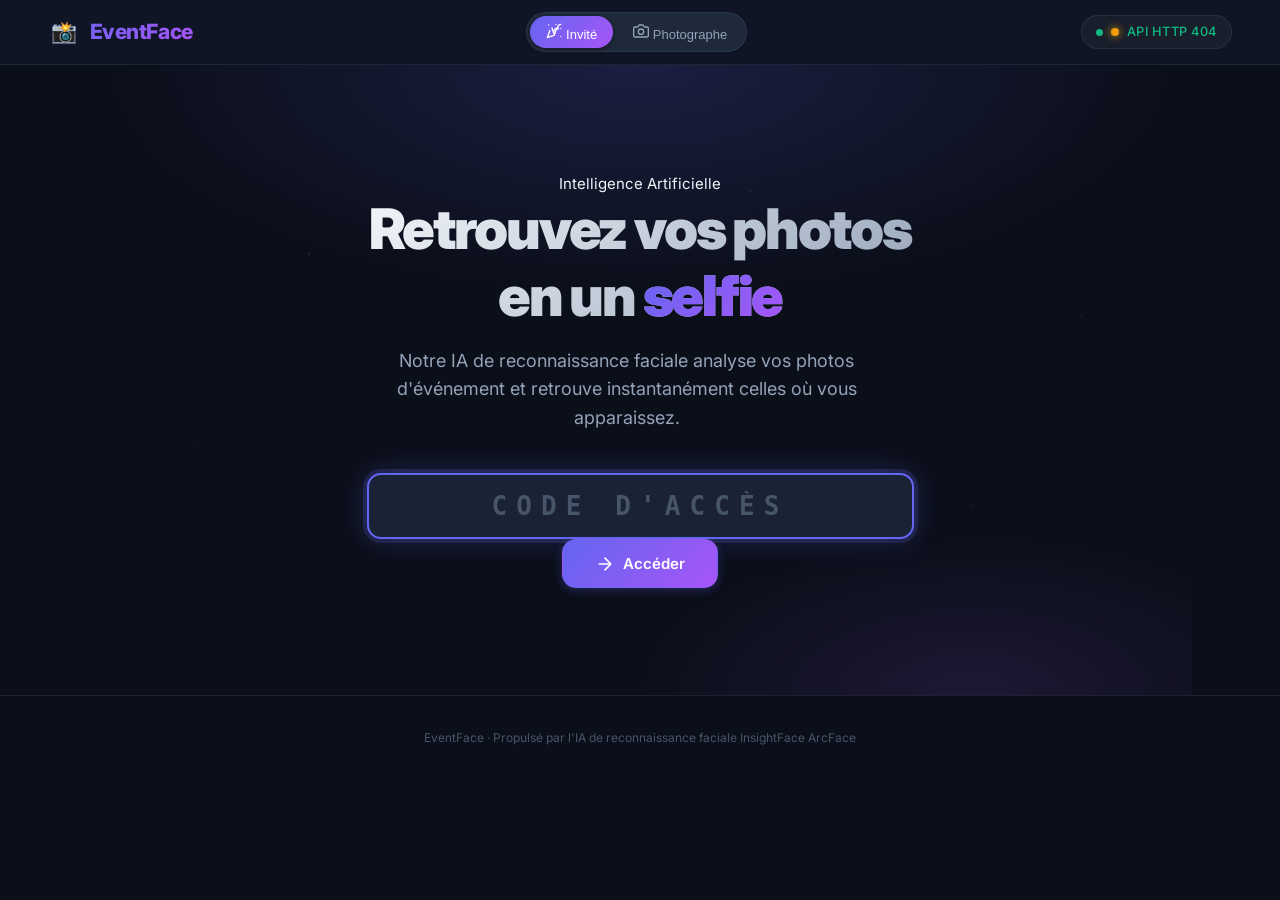
==== commit b277b8f6: "feat(nginx): configure nginx reverse proxy for api/v1 with 100M upload limit and cache busting" ====
--- a/backend/src/main/resources/static/index.html
+++ b/backend/src/main/resources/static/index.html
@@ -14,7 +14,7 @@
   <link rel="icon" type="image/svg+xml" href="data:image/svg+xml,<svg xmlns='http://www.w3.org/2000/svg' viewBox='0 0 100 100'><text y='.9em' font-size='90'>📸</text></svg>" />
 
   <!-- Stylesheet -->
-  <link rel="stylesheet" href="css/style.css" />
+  <link rel="stylesheet" href="css/style.css?v=2.2" />
 </head>
 <body>
 
@@ -477,7 +477,7 @@
   <!-- ============================================================
        APPLICATION SCRIPT
        ============================================================ -->
-  <script src="js/app.js"></script>
+  <script src="js/app.js?v=2.2"></script>
 
 </body>
 </html>
